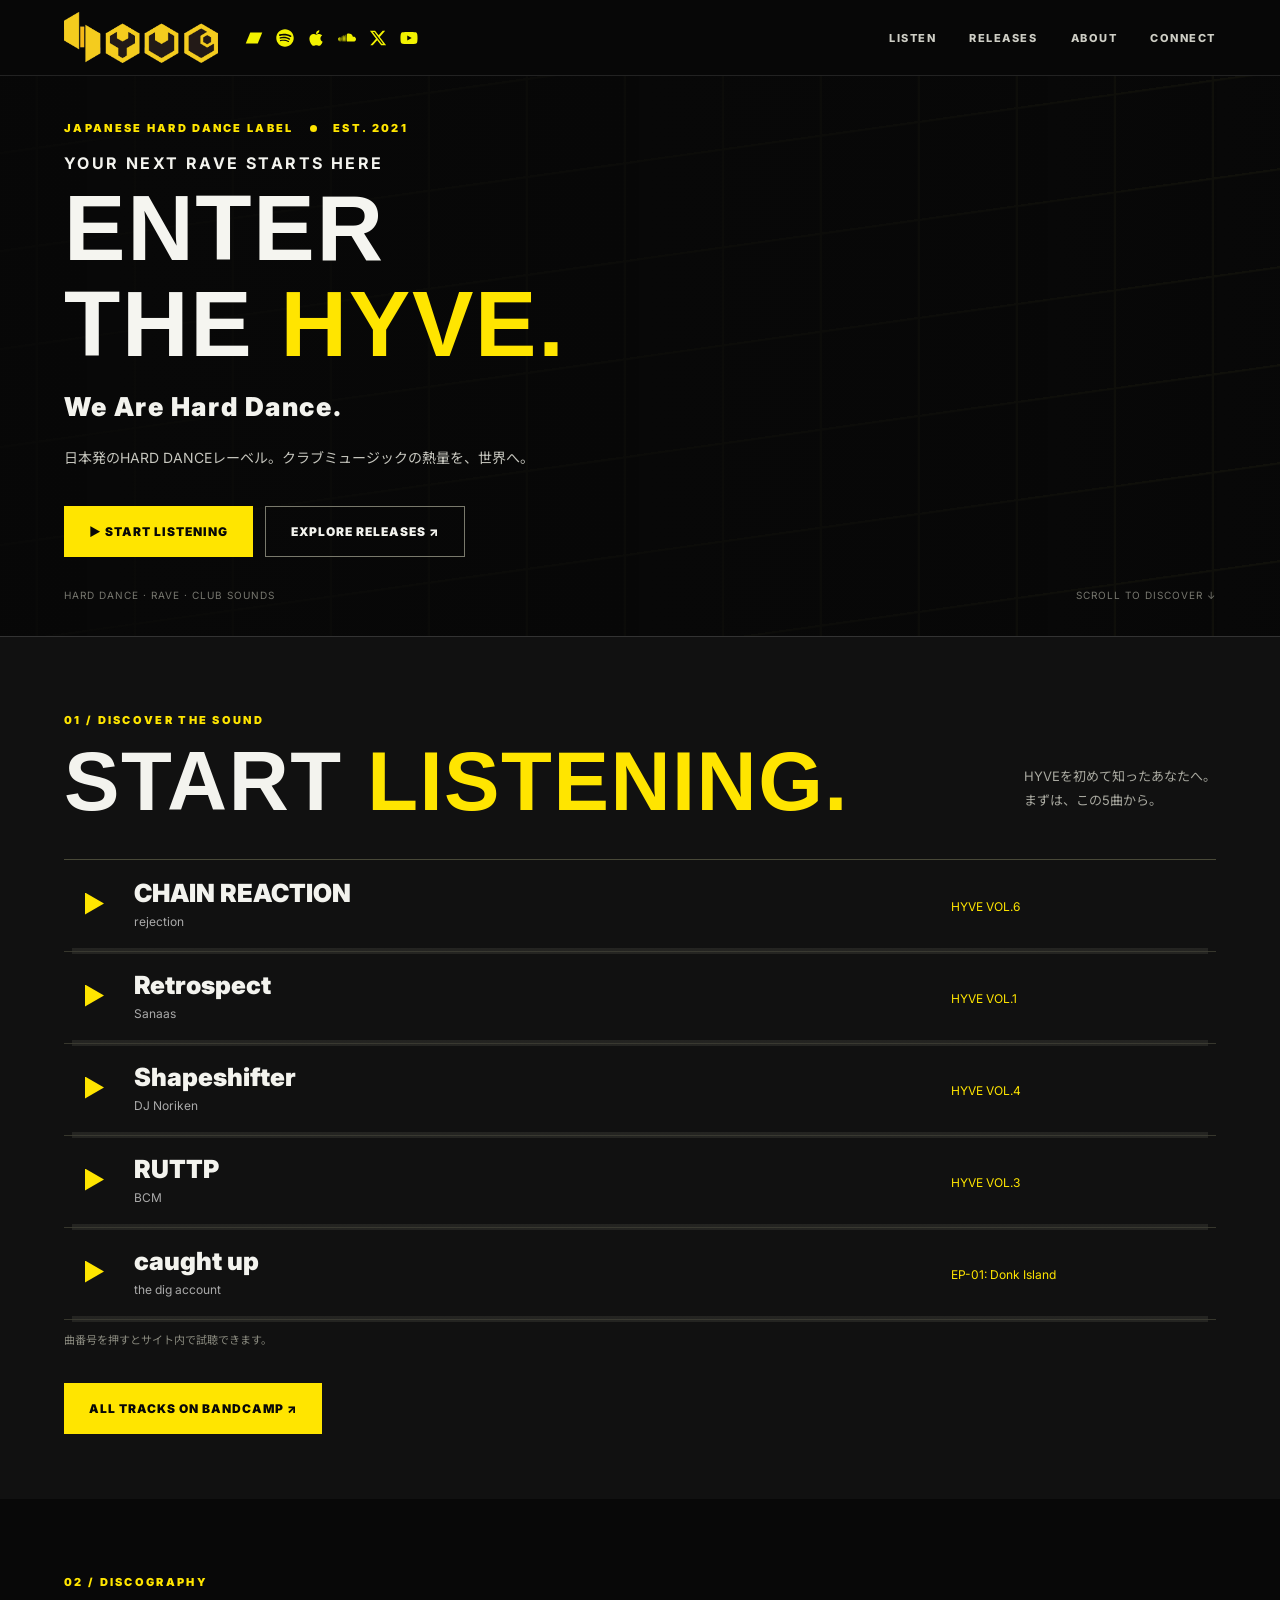
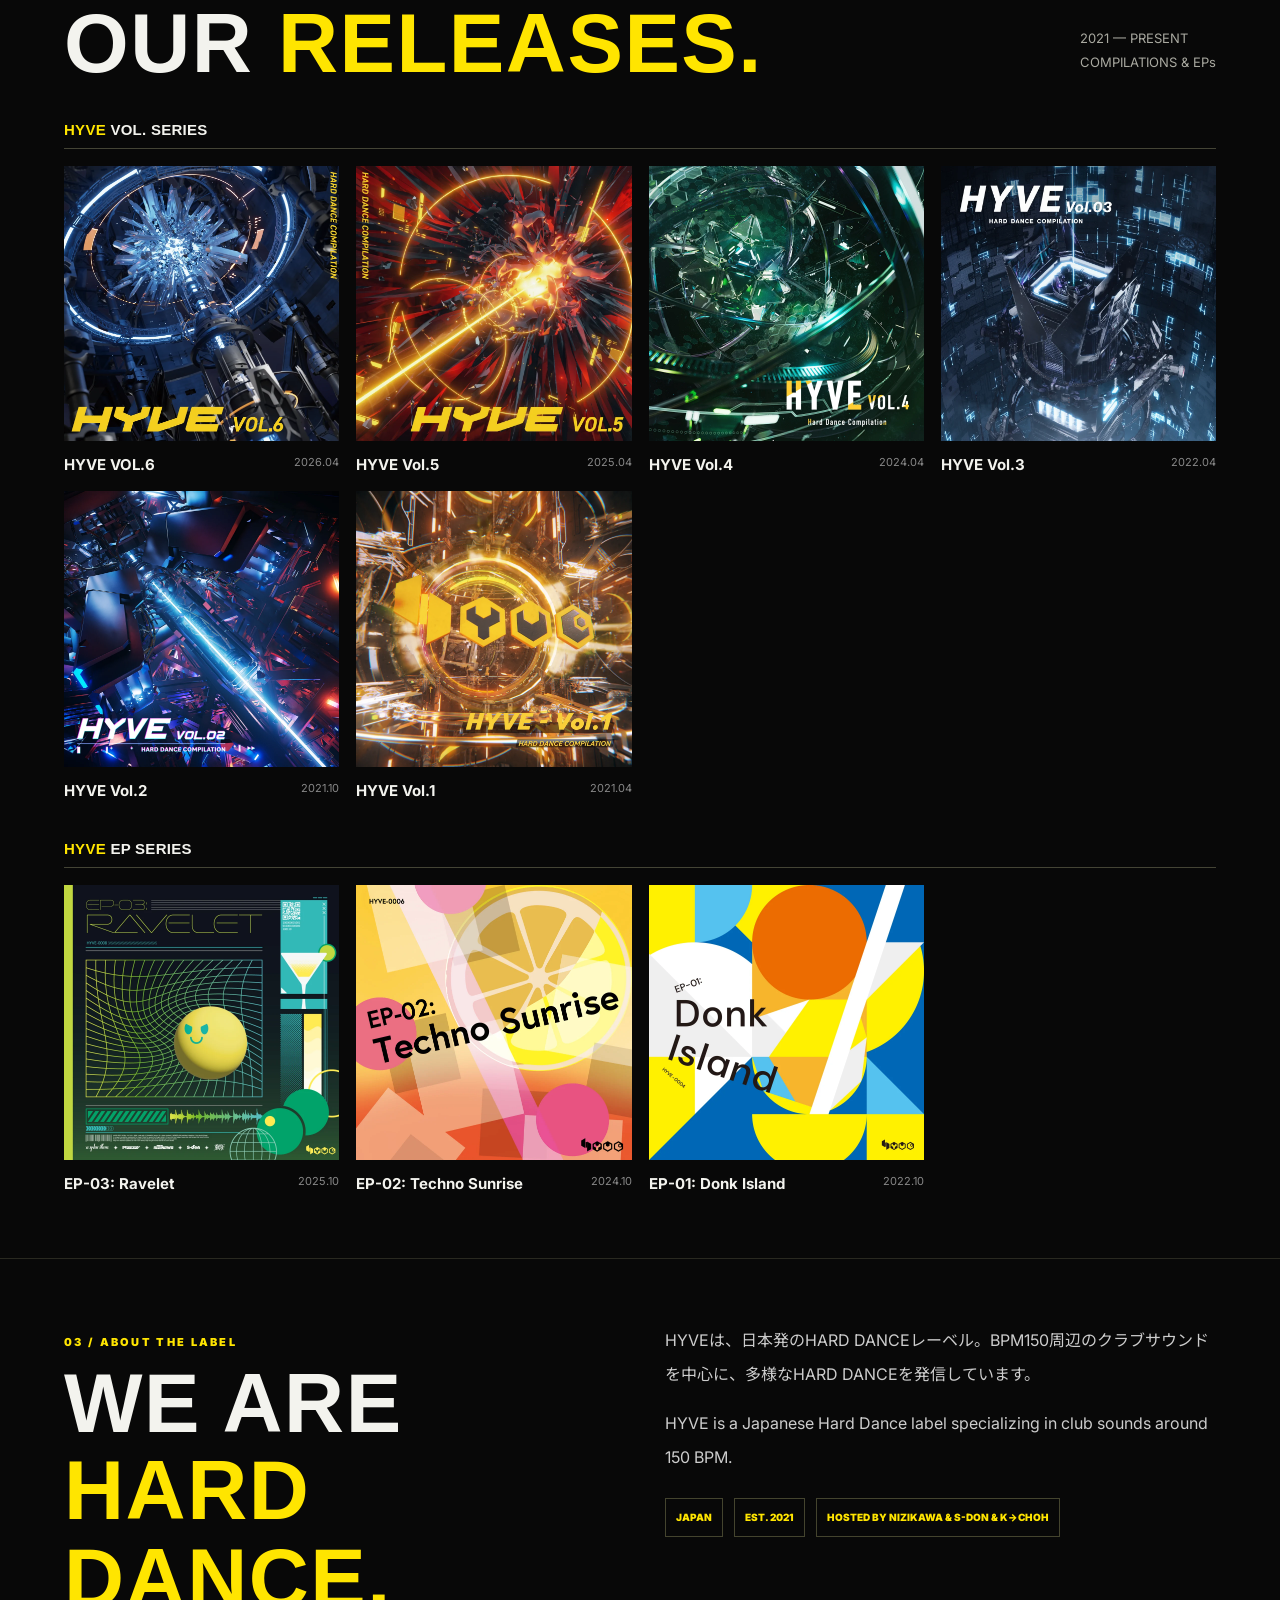
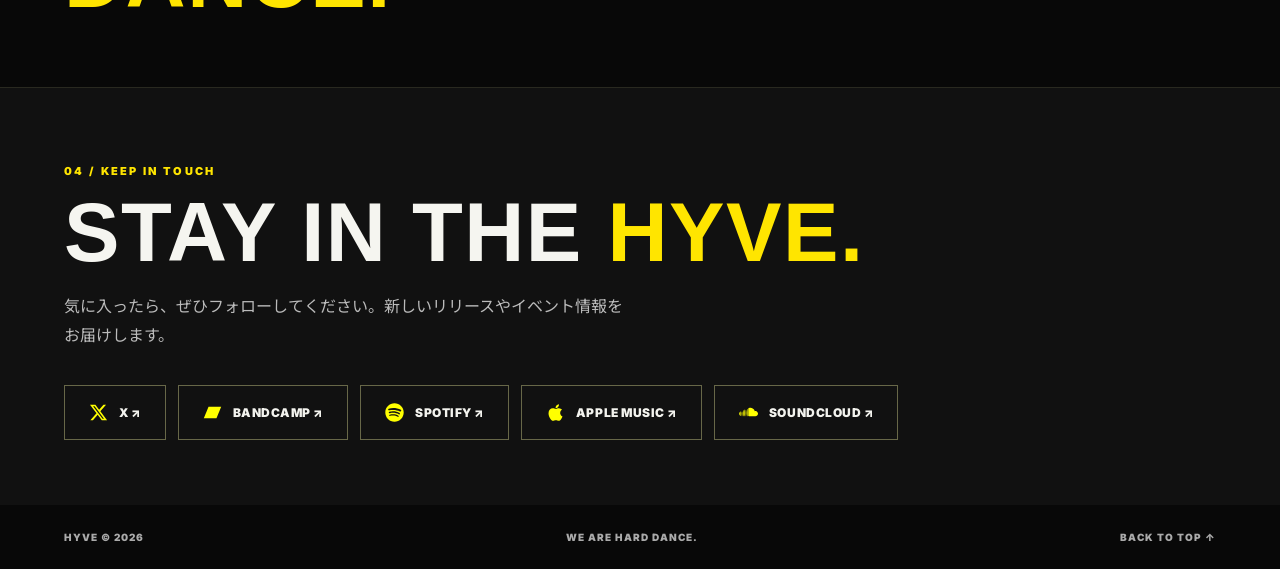
==== index.html @ f9c23fc8 "Add files via upload" ====
<!doctype html>
<html lang="ja">
<head>
  <meta charset="utf-8">
  <meta name="viewport" content="width=device-width, initial-scale=1">
  <meta name="theme-color" content="#080808">
  <meta name="description" content="HYVE — Japanese Hard Dance Label. We Are Hard Dance. Discover our music and releases.">
  <meta property="og:title" content="HYVE | We Are Hard Dance.">
  <meta property="og:description" content="ENTER THE HYVE. Japanese Hard Dance Label.">
  <meta property="og:type" content="website">
  <title>HYVE | We Are Hard Dance.</title>
  <link rel="stylesheet" href="css/style.css?v=hyve-albumlinks-cms-v1">
  <script src="js/main.js?v=hyve-albumlinks-cms-v1" defer></script>
</head>
<body>
  <header class="topbar">
    <a class="brand" href="#top" aria-label="HYVEトップ"><img src="assets/hyve-logo.png" alt="HYVE" width="170" height="58"></a>
    <div class="header-social" id="headerSocial" aria-label="音楽サービス・SNSリンク"></div><nav aria-label="サイト内メニュー"><a href="#listen">LISTEN</a><a href="#releases">RELEASES</a><a href="#about">ABOUT</a><a href="#connect">CONNECT</a></nav>
  </header>
  <main id="top">
    <section class="hero section-pad">
      <div class="hero-grid" aria-hidden="true"></div>
      <div class="eyebrow">JAPANESE HARD DANCE LABEL <span class="pulse"></span> EST. 2021</div>
      <p class="hero-label">YOUR NEXT RAVE STARTS HERE</p>
      <h1><span>ENTER</span><br>THE <em>HYVE.</em></h1>
      <p class="hero-sub">We Are Hard Dance.</p>
      <p class="hero-desc">日本発のHARD DANCEレーベル。<br>クラブミュージックの熱量を、世界へ。</p>
      <div class="hero-actions"><a class="btn primary" href="#listen">▶ START LISTENING</a><a class="btn secondary" href="#releases">EXPLORE RELEASES ↗</a></div>
      <div class="hero-floor">HARD DANCE · RAVE · CLUB SOUNDS <span>SCROLL TO DISCOVER ↓</span></div>
    </section>
    <section id="listen" class="section-pad section-surface">
      <div class="section-heading"><div><p class="kicker">01 / DISCOVER THE SOUND</p><h2>START <span>LISTENING.</span></h2></div><p>HYVEを初めて知ったあなたへ。<br>まずは、この5曲から。</p></div>
      <audio id="hyveAudio" preload="none" hidden aria-label="HYVE試聴プレーヤー"></audio>
      <p id="audioStatus" class="sr-only" role="status" aria-live="polite"></p>
      <div id="featured" class="track-list"><p class="loading">Loading tracks...</p></div>
      <p class="tiny-note">曲番号を押すとサイト内で試聴できます。</p>
      <div class="inline-actions"><a class="btn primary" data-setting="bandcamp" href="https://hyve-hard.bandcamp.com/" target="_blank" rel="noopener">ALL TRACKS ON BANDCAMP ↗</a></div>
    </section>
    <section id="releases" class="section-pad">
      <div class="section-heading"><div><p class="kicker">02 / DISCOGRAPHY</p><h2>OUR <span>RELEASES.</span></h2></div><p>2021 — PRESENT<br>COMPILATIONS & EPs</p></div>
      <div class="release-groups"><div class="release-group"><h3>HYVE <span>VOL. SERIES</span></h3><div id="volReleases" class="release-grid"><p class="loading">Loading releases...</p></div></div><div class="release-group"><h3>HYVE <span>EP SERIES</span></h3><div id="epReleases" class="release-grid"></div></div><div class="release-group" id="otherReleasesWrap" hidden><h3>OTHER <span>RELEASES</span></h3><div id="otherReleases" class="release-grid"></div></div></div>
    </section>
    <section id="about" class="section-pad section-about">
      <div><p class="kicker">03 / ABOUT THE LABEL</p><h2>WE ARE<br><span>HARD DANCE.</span></h2></div>
      <div class="about-copy"><p>HYVEは、日本発のHARD DANCEレーベル。BPM150周辺のクラブサウンドを中心に、多様なHARD DANCEを発信しています。</p><p lang="en">HYVE is a Japanese Hard Dance label specializing in club sounds around 150 BPM. Discover our releases and the artists behind the music.</p><div class="about-meta"><span>JAPAN</span><span>EST. 2021</span><span>HOSTED BY NIZIKAWA & S-DON & K→CHOH</span></div></div>
    </section>
    <section id="connect" class="section-pad section-surface connect-section"><p class="kicker">04 / KEEP IN TOUCH</p><h2>STAY IN THE <span>HYVE.</span></h2><p>気に入ったら、ぜひフォローしてください。新しいリリースやイベント情報をお届けします。</p><div class="links" id="streamingLinks" aria-label="音楽配信リンク"></div><p class="tiny-note" id="streamingLinkNote" hidden>未設定の配信先URLは、管理画面の「サイト基本設定」から登録すると表示されます。</p></section>
  </main>
  <footer><span>HYVE © 2026</span><span>WE ARE HARD DANCE.</span><a href="#top">BACK TO TOP ↑</a></footer>
</body>
</html>
---- css/style.css ----
@import url('https://fonts.googleapis.com/css2?family=Barlow+Condensed:wght@500;600;700;800;900&family=Inter:wght@400;500;600;700;800;900&family=Noto+Sans+JP:wght@400;500;700&display=swap');
:root{--yellow:#ffe500;--black:#080808;--surface:#111;--line:#313128;--muted:#a9a9a0}*{box-sizing:border-box}html{scroll-behavior:smooth}body{margin:0;background:var(--black);color:#f3f3ee;font-family:Arial,"Helvetica Neue","Noto Sans JP",sans-serif}a{color:inherit;text-decoration:none}button,a{ -webkit-tap-highlight-color:transparent}a:focus-visible{outline:2px solid var(--yellow);outline-offset:5px}.topbar{height:76px;display:flex;justify-content:space-between;align-items:center;padding:0 max(5vw,24px);border-bottom:1px solid #222;background:#080808f5;position:sticky;top:0;z-index:20;backdrop-filter:blur(12px)}.brand{display:flex;align-items:center;gap:8px;font-weight:1000;color:var(--yellow);font-size:23px;letter-spacing:-1px}.topbar nav{display:flex;gap:clamp(10px,2.6vw,40px)}.topbar nav a{font-size:11px;font-weight:800;letter-spacing:1.5px;color:#cecec5}.topbar nav a:hover{color:var(--yellow)}.section-pad{padding:104px max(5vw,24px)}.hero{min-height:490px;position:relative;overflow:hidden;display:flex;align-items:flex-start;flex-direction:column;justify-content:center;border-bottom:1px solid #333}.hero-grid{position:absolute;inset:0;pointer-events:none;background:linear-gradient(90deg,#080808f5 0%,#080808aa 70%,#08080844),repeating-linear-gradient(0deg,transparent 0 68px,#262614 69px 70px),repeating-linear-gradient(90deg,transparent 0 68px,#262614 69px 70px);transform:skewY(-8deg) scale(1.4);opacity:.55}.hero>*:not(.hero-grid){position:relative}.eyebrow,.kicker{color:var(--yellow);font-size:11px;font-weight:900;letter-spacing:2.3px}.pulse{display:inline-block;width:7px;height:7px;background:var(--yellow);border-radius:50%;margin:0 12px}.hero-label{margin:18px 0 8px;letter-spacing:3px;font-size:clamp(10px,1.4vw,16px);font-weight:700}.hero h1{font-family:Impact,"Arial Black",sans-serif;font-size:clamp(56px,9vw,126px);letter-spacing:-.045em;line-height:.88;margin:0;max-width:100%;font-weight:1000}.hero h1 em{font-style:normal;color:var(--yellow)}.hero-sub{font-size:clamp(18px,2.3vw,26px);font-weight:900;letter-spacing:.06em;margin:18px 0 8px}.hero-desc{font-size:14px;color:#c6c6be;line-height:2}.hero-actions,.inline-actions{display:flex;flex-wrap:wrap;gap:12px;margin-top:32px}.btn{min-height:51px;display:inline-flex;align-items:center;justify-content:center;padding:14px 25px;font-size:12px;font-weight:900;letter-spacing:1px}.btn.primary{background:var(--yellow);color:#080808}.btn.secondary{border:1px solid #79796c;color:#f2f2ed}.btn:hover{transform:translateY(-2px)}.hero-floor{margin-top:32px;width:100%;display:flex;justify-content:space-between;gap:10px;color:#77776f;font-size:10px;letter-spacing:1px}.section-surface{background:var(--surface)}.section-heading{display:flex;align-items:end;justify-content:space-between;gap:20px;margin-bottom:34px}.section-heading p:last-child{color:var(--muted);font-size:13px;line-height:1.8}.section-heading h2,.section-about h2,.connect-section h2{font-family:Impact,"Arial Black",sans-serif;letter-spacing:.015em;font-size:clamp(42px,6.5vw,96px);line-height:1.05;margin:11px 0 0}.section-heading h2 span,.section-about h2 span,.connect-section h2 span{color:var(--yellow)}.track-list{border-top:1px solid #494938}.track{border-bottom:1px solid #37372d;display:grid;grid-template-columns:55px minmax(0,1fr) minmax(90px,.5fr) 110px;align-items:center;gap:16px;padding:18px 8px}.track-number{color:var(--yellow);font-weight:900;font-size:16px}.track-title{font-size:clamp(16px,2vw,25px);font-weight:900}.track-artist,.track-release{color:#aaa;font-size:12px;margin-top:6px}.track-action{border:1px solid var(--yellow);color:var(--yellow);padding:12px;text-align:center;font-size:11px;font-weight:900}.track-action:hover{background:var(--yellow);color:#000}.tiny-note{font-size:11px;color:#89897e;line-height:1.8}.release-grid{display:grid;grid-template-columns:repeat(3,minmax(0,1fr));gap:24px}.release-card{display:block;min-width:0}.release-cover{aspect-ratio:1;position:relative;display:flex;flex-direction:column;justify-content:space-between;overflow:hidden;background:linear-gradient(135deg,#242419,#090909 62%,#343419)}.release-cover:before{content:"";position:absolute;inset:-35%;border:1px solid #ffe50030;transform:rotate(28deg)}.release-cover:after{content:"";position:absolute;width:85%;aspect-ratio:1;border:28px solid #ffe50013;border-radius:48%;top:10%;right:-22%;transform:rotate(-22deg)}.release-cover img{width:100%;height:100%;object-fit:cover;position:absolute;inset:0;z-index:1}.cover-label{position:relative;z-index:2;font-size:10px;letter-spacing:2px;color:var(--yellow);font-weight:900;padding:22px}.cover-title{position:relative;z-index:2;font-family:Impact,"Arial Black",sans-serif;color:var(--yellow);font-size:clamp(32px,5vw,67px);overflow-wrap:anywhere;line-height:.98;padding:22px}.release-info{display:flex;justify-content:space-between;gap:10px;margin-top:14px}.release-info strong{font-size:15px}.release-info span{color:#888;font-size:11px}.release-card:hover .release-cover{outline:2px solid var(--yellow)}.section-about{display:grid;grid-template-columns:1fr 1fr;gap:50px;border-top:1px solid #292920;border-bottom:1px solid #292920}.about-copy{font-size:16px;line-height:2.1;color:#ccc}.about-copy p{margin-top:0}.about-meta{display:flex;flex-wrap:wrap;gap:11px;margin-top:24px}.about-meta span{padding:8px 10px;border:1px solid #44442e;color:var(--yellow);font-size:10px;font-weight:900}.connect-section>p:not(.kicker){max-width:560px;color:#bbb;line-height:1.8}.links{display:flex;flex-wrap:wrap;gap:12px;margin-top:35px}.links a{padding:17px 24px;border:1px solid #676748;font-size:12px;font-weight:900}.links a:hover{background:var(--yellow);color:#000}footer{padding:26px max(5vw,24px);display:flex;justify-content:space-between;gap:16px;flex-wrap:wrap;font-size:10px;font-weight:900;color:#aaa;letter-spacing:1px}.loading{color:#aaa}@media(max-width:740px){.topbar{height:62px;padding:0 18px}.topbar nav{gap:10px}.topbar nav a{font-size:9px;letter-spacing:.3px}.topbar nav a:last-child{display:none}.brand{font-size:19px}.section-pad{padding:78px 20px}.hero{min-height:420px}.hero-label{margin-top:12px}.hero h1{font-size:clamp(48px,12vw,76px)}.hero-floor{font-size:8px}.section-heading{display:block}.section-heading p:last-child{margin:20px 0}.track{grid-template-columns:28px 1fr 82px;gap:8px}.track-release{display:none}.track-action{padding:11px 6px;font-size:9px}.release-grid{grid-template-columns:repeat(2,minmax(0,1fr));gap:18px}.cover-label{padding:12px}.cover-title{padding:12px;font-size:clamp(27px,7vw,54px)}.release-info{display:block}.release-info strong{display:block}.release-info span{display:block;margin-top:6px}.section-about{grid-template-columns:1fr;gap:20px}.hero-actions{flex-direction:column;align-items:stretch;min-width:min(300px,100%)}.hero-floor span{display:none}}@media(prefers-reduced-motion:reduce){html{scroll-behavior:auto}.btn:hover{transform:none}}

/* Compact hero: keep the opening section closer to s-don.com in scale. */
.hero.section-pad{padding-top:60px;padding-bottom:46px}
.hero-actions{margin-top:20px}
@media(max-width:740px){.hero.section-pad{padding-top:46px;padding-bottom:35px}.hero-desc{font-size:12px;line-height:1.8}.hero-floor{margin-top:26px}}

/* Official compact presentation, optimized for cover-first browsing */
.hero h1.hero-single-line{font-size:clamp(36px,6vw,76px);line-height:1.03}
.hero{min-height:330px}.hero.section-pad{padding-top:45px;padding-bottom:35px}
.section-pad{padding-top:65px;padding-bottom:65px}.release-grid{grid-template-columns:repeat(4,minmax(0,1fr));gap:17px}
.release-cover img~.cover-label,.release-cover img~.cover-title{display:none}
@media(max-width:740px){.hero{min-height:300px}.hero h1.hero-single-line{font-size:clamp(30px,8vw,50px)}.section-pad{padding-top:49px;padding-bottom:49px}.release-grid{grid-template-columns:repeat(2,minmax(0,1fr));gap:12px}}

/* HYVE 2026: stable designed hero + official title logo */
.topbar{gap:clamp(10px,2.2vw,30px)}
.brand{flex:0 0 auto;line-height:0}
.brand img{display:block;width:clamp(104px,12vw,160px);height:auto;max-height:52px;object-fit:contain}
.topbar nav{margin-left:auto}
.header-social{display:flex;align-items:center;gap:8px;flex-shrink:0}
.header-social a{width:27px;height:27px;border:1px solid #77775e;border-radius:50%;display:flex;align-items:center;justify-content:center;color:var(--yellow);font-size:13px;font-weight:900;line-height:1}
.header-social a:hover{background:var(--yellow);color:#080808}
.hero h1{font-size:clamp(45px,7.4vw,104px);line-height:.92}

.release-groups{display:grid;gap:40px}
.release-group h3{font-size:15px;font-weight:900;letter-spacing:1.4px;color:var(--yellow);margin:0 0 17px;padding-bottom:10px;border-bottom:1px solid #444435}
.release-group h3 span{color:#f3f3ee}
.release-group[hidden]{display:none}
@media(max-width:900px){.topbar nav{gap:10px}.topbar nav a{font-size:10px;letter-spacing:.4px}}
@media(max-width:740px){.topbar{height:64px;gap:10px}.brand img{width:100px;max-height:43px}.topbar nav{gap:9px}.topbar nav a{font-size:9px}.topbar nav a:nth-child(3){display:none}.header-social{gap:4px}.header-social a{width:24px;height:24px;font-size:11px}.hero h1{font-size:clamp(42px,10vw,70px)}.release-groups{gap:28px}}
@media(max-width:390px){.topbar nav a:nth-child(2){display:none}.brand img{width:88px}}

/* 2026-10-18 refined editorial typography + hierarchy */
body{font-family:Inter,'Noto Sans JP','Helvetica Neue',Arial,sans-serif;font-feature-settings:'kern' 1}
.hero h1,.section-heading h2,.section-about h2,.connect-section h2,.release-group h3{font-family:'Barlow Condensed',Impact,'Arial Narrow',sans-serif;font-weight:900;font-stretch:condensed}
.hero h1{color:#f5f5f0;letter-spacing:.008em;line-height:1.01;font-size:clamp(43px,7.2vw,102px);overflow-wrap:normal}
.hero h1 span{color:#f5f5f0}.hero h1 em{color:var(--yellow);font-style:normal}
.hero-label{letter-spacing:.15em}
.connect-section h2{color:#f5f5f0;letter-spacing:.018em}
.connect-section h2 span{color:var(--yellow)}
.topbar{justify-content:flex-start;gap:0}
.brand{margin-right:clamp(14px,2vw,27px)}
.header-social{order:1;gap:9px;margin-right:auto;flex-shrink:1;min-width:0}
.topbar nav{order:2;margin-left:auto}
.header-social a{width:22px;height:22px;padding:2px;border:0;border-radius:0;color:var(--yellow);background:transparent;opacity:.95}
.header-social a:hover{background:transparent;color:#fff;opacity:1;transform:translateY(-1px)}
.header-social a svg{width:100%;height:100%;display:block;fill:currentColor}
.header-social a img{width:100%;height:100%;display:block;filter:brightness(0) saturate(100%) invert(87%) sepia(77%) saturate(2682%) hue-rotate(357deg) brightness(106%) contrast(102%)}
.links a{display:inline-flex;align-items:center;gap:11px;letter-spacing:.045em}
.links svg{width:19px;height:19px;fill:currentColor;flex:none}
.links a:hover svg{fill:currentColor}
.links a[aria-disabled='true']{opacity:.45;cursor:not-allowed}
@media(max-width:900px){.topbar nav a{font-size:9px}.header-social{gap:7px}.header-social a{width:20px;height:20px}}
@media(max-width:740px){.topbar{flex-wrap:wrap;height:auto;min-height:62px;padding-top:8px;padding-bottom:8px;row-gap:6px}.brand{margin-right:12px}.brand img{width:91px}.header-social{gap:7px}.header-social a{width:19px;height:19px}.topbar nav{width:100%;order:3;justify-content:flex-start;gap:20px}.topbar nav a:nth-child(3){display:inline}.hero h1{font-size:clamp(42px,10vw,69px);letter-spacing:.003em}}
@media(max-width:390px){.topbar nav a:nth-child(2){display:inline}.header-social{gap:6px}.header-social a{width:18px;height:18px}}

/* FINAL VERIFIED RULES: HYVE alone uses the brand yellow. */
.hero h1, .hero h1 span, .hero h1.hero-single-line {color:#f5f5f0;}
.hero h1 em, .hero h1.hero-single-line em {color:#ffe500; font-style:normal;}
.hero h1 {letter-spacing:.018em;line-height:1.04;}
.connect-section h2 {color:#f5f5f0;letter-spacing:.025em;}
.connect-section h2 span {color:#ffe500;}
/* Monochrome icons directly beside the HYVE logo. */
.topbar {justify-content:flex-start;}
.brand {margin-right:clamp(12px,2vw,25px);}
.header-social {order:1;gap:9px;margin-right:auto;align-items:center;}
.topbar nav {order:2;margin-left:auto;}
.header-social a {border:0;border-radius:0;background:none;color:#ffe500;}
.header-social a img,.links a img {display:block;width:100%;height:100%;filter:brightness(0) saturate(100%) invert(85%) sepia(97%) saturate(1164%) hue-rotate(359deg) brightness(103%) contrast(107%);}
.links a img {width:19px;height:19px;flex:0 0 19px;}
@media(max-width:740px){.hero h1{letter-spacing:.012em}.header-social{margin-right:auto;}}

/* Compact embedded playlist, consistent with existing dark/yellow HYVE styling */
.embedded-player{max-width:900px;margin:0 0 34px;border:1px solid #3d3d2c;background:#080808;padding:16px}
.player-heading{display:flex;align-items:center;justify-content:space-between;gap:16px;margin:0 0 12px;font-size:12px;letter-spacing:.08em}
.player-heading strong{color:#ffe500}
.player-heading a{font-size:10px;font-weight:800;color:#ddd;text-decoration:underline;text-underline-offset:3px}
.embedded-player iframe{width:100%;aspect-ratio:16/9;display:block;border:0;background:#000}
@media(max-width:740px){.embedded-player{padding:10px;margin-bottom:24px}.player-heading{font-size:11px}}

/* Native HTML5 audio player; compact, no third-party iframe. */
.native-player{max-width:900px;margin:0 0 28px;border:1px solid #494932;background:#0a0a0a;padding:22px}
.native-player .player-heading{color:#ffe500}.native-player .player-heading span{color:#aaa;font-size:10px}
.now-playing{display:flex;flex-wrap:wrap;align-items:baseline;gap:7px 15px;margin:18px 0}
.now-playing strong{font-size:clamp(17px,2.5vw,27px);font-family:Impact,'Arial Black',sans-serif;letter-spacing:.025em}
.now-playing>span:last-child{color:#aaa;font-size:12px}
.playing-tag{color:#ffe500;font-size:10px;font-weight:800;letter-spacing:.1em}
.native-player audio{display:block;width:100%;height:48px;accent-color:#ffe500;color-scheme:dark}
.native-player .tiny-note{margin-bottom:0}
.track-action.playable{background:#ffe500;color:#080808;cursor:pointer;border-radius:0}
/* Restore the agreed original heavy headline font, keeping the white/yellow distinction. */
.hero h1,.section-heading h2,.section-about h2,.connect-section h2,.release-group h3,.cover-title{font-family:Impact,'Arial Black',sans-serif!important;font-weight:900;letter-spacing:.018em}
.hero h1,.hero h1 span{color:#f5f5f0}.hero h1 em{color:#ffe500}.connect-section h2{color:#f5f5f0}.connect-section h2 span{color:#ffe500}
@media(max-width:740px){.native-player{padding:14px}.now-playing{gap:5px 12px}}


/* Inline track player: track divider is the seek bar. */
#hyveAudio{display:none}
.track{position:relative;padding-bottom:22px}
.track-progress{
  appearance:none;-webkit-appearance:none;
  position:absolute;left:0;bottom:-3px;width:100%;height:6px;
  margin:0;border:0;border-radius:0;cursor:pointer;
  background:linear-gradient(to right,var(--yellow) 0,var(--yellow) var(--progress,0%),#3b3b35 var(--progress,0%),#3b3b35 100%);
  opacity:.45;transition:opacity .15s;z-index:2;
}
.track-progress:disabled{cursor:default}
.track-progress::-webkit-slider-thumb{
  -webkit-appearance:none;width:10px;height:10px;border:0;border-radius:50%;background:var(--yellow);opacity:0
}
.track-progress::-moz-range-thumb{width:10px;height:10px;border:0;border-radius:50%;background:var(--yellow);opacity:0}
.track.is-active .track-progress,.track:hover .track-progress{opacity:1}
.track.is-active .track-progress::-webkit-slider-thumb,.track:hover .track-progress::-webkit-slider-thumb{opacity:1}
.track.is-active .track-progress::-moz-range-thumb,.track:hover .track-progress::-moz-range-thumb{opacity:1}
.track-action.inline-play{width:43px;height:43px;padding:0;border:1px solid var(--yellow);background:transparent;color:var(--yellow);font-size:15px;cursor:pointer;justify-self:end}
.track-action.inline-play:hover,.track.is-playing .track-action.inline-play{background:var(--yellow);color:#080808}
.track-progress:focus-visible,.inline-play:focus-visible{outline:2px solid white;outline-offset:4px}
@media(max-width:740px){.track{padding-bottom:18px}.track-action.inline-play{width:38px;height:38px}}

/* Left-side track-number controls (2026-10-18) */
.track{grid-template-columns:48px minmax(0,1fr) minmax(90px,.32fr);column-gap:14px}
.track-number-play,.track-number-link{
  border:0;background:none;color:var(--yellow);font:900 16px/1 Arial,sans-serif;
  min-width:42px;min-height:42px;padding:0;display:flex;align-items:center;justify-content:center;
  cursor:pointer;text-align:center;text-decoration:none;letter-spacing:.03em;
}
.track-number-play:hover,.track-number-play:focus-visible,.track-number-link:hover,.track-number-link:focus-visible{color:#fff}
.track-number-play:not([aria-pressed="true"]):hover{font-size:0}
.track-number-play:not([aria-pressed="true"]):hover::before{content:"▶";font-size:16px}
.track-number-link:hover{font-size:0}
.track-number-link:hover::before{content:"↗";font-size:20px}
.track-number-play:focus-visible,.track-number-link:focus-visible{outline:2px solid var(--yellow);outline-offset:2px}
.track>.track-progress{grid-column:1/-1}
@media(max-width:740px){.track{grid-template-columns:42px minmax(0,1fr);gap:8px}.track-release{display:none}}

/* HYVE inline playback: permanent play symbol and linked release names */
.track-number-play:not([aria-pressed="true"]):hover,
.track-number-link:hover {font-size:16px}
.track-number-play:not([aria-pressed="true"]):hover::before,
.track-number-link:hover::before {content:none}
.track-number-play,.track-number-link{
  font-family:Arial,sans-serif;
  color:var(--yellow);
  font-size:17px;
  transition:color .16s ease;
}
.track-number-play[aria-pressed="true"] {color:var(--yellow)}
.track-release-link{display:inline-block;width:fit-content;text-decoration:none;line-height:1.5}
.track-release-link:hover,.track-release-link:focus-visible{color:var(--yellow);text-decoration:underline;text-underline-offset:3px}
@media(max-width:740px){
  .track{grid-template-columns:42px minmax(0,1fr);gap:8px}
  .track-release-link{display:block;grid-column:2;grid-row:2;margin-top:-6px;font-size:11px}
  .track>.track-progress{grid-column:1/-1}
}

/* Minimal HYVE playback controls: glyphs only, no framing. */
.track-number-play,
.track-number-link,
.track-number-play:hover,
.track-number-link:hover,
.track.is-playing .track-number-play {
  appearance: none;
  -webkit-appearance: none;
  border: 0 !important;
  outline: none;
  border-radius: 0 !important;
  box-shadow: none !important;
  background: transparent !important;
  padding: 0;
  color: var(--yellow);
  font: 700 18px/1 Arial,sans-serif;
  min-width: 40px;
  min-height: 40px;
  display: inline-flex;
  align-items: center;
  justify-content: center;
  cursor: pointer;
}
.track-number-play::before,
.track-number-link::before,
.track-number-play:hover::before,
.track-number-link:hover::before { content: none !important; }
.track-number-play:focus-visible,
.track-number-link:focus-visible { outline: 1px dashed var(--yellow) !important; outline-offset: 3px; }

/* Flat icon-only player (no glyph-enclosing circle or button frame). */
.track-number-play, .track-number-link,
.track-number-play:hover, .track-number-link:hover,
.track.is-playing .track-number-play {
  border: none !important;
  border-radius: 0 !important;
  background: transparent !important;
  box-shadow: none !important;
  color: var(--yellow) !important;
  font-size: 0 !important; /* Hide platform-dependent circled play glyph */
  width: 44px;
  min-width: 44px;
  height: 44px;
  min-height: 44px;
  padding: 0;
  position: relative;
  display: inline-flex;
  align-items: center;
  justify-content: center;
}
.track-number-play::before, .track-number-link::before,
.track-number-play:hover::before, .track-number-link:hover::before {
  content: "" !important;
  display: block;
  width: 20px;
  height: 22px;
  background: var(--yellow);
  clip-path: polygon(5% 0, 100% 50%, 5% 100%);
  font-size: 0;
}
.track-number-play[aria-pressed="true"]::before,
.track-number-play[aria-pressed="true"]:hover::before {
  width: 20px;
  height: 22px;
  clip-path: polygon(0 0, 36% 0, 36% 100%, 0 100%, 0 0, 64% 0, 100% 0, 100% 100%, 64% 100%, 64% 0);
}
.track-number-play:focus-visible, .track-number-link:focus-visible {
  outline: 1px dashed var(--yellow) !important;
  outline-offset: 0;
}

/* Linked album title beside each track */
a.track-release-link {cursor:pointer;pointer-events:auto;color:var(--yellow);text-decoration:underline;text-decoration-color:transparent;text-underline-offset:4px;transition:text-decoration-color .15s,color .15s}
a.track-release-link:hover,a.track-release-link:focus-visible{text-decoration-color:currentColor;color:#fff}
span.track-release-link{color:#999;cursor:default}
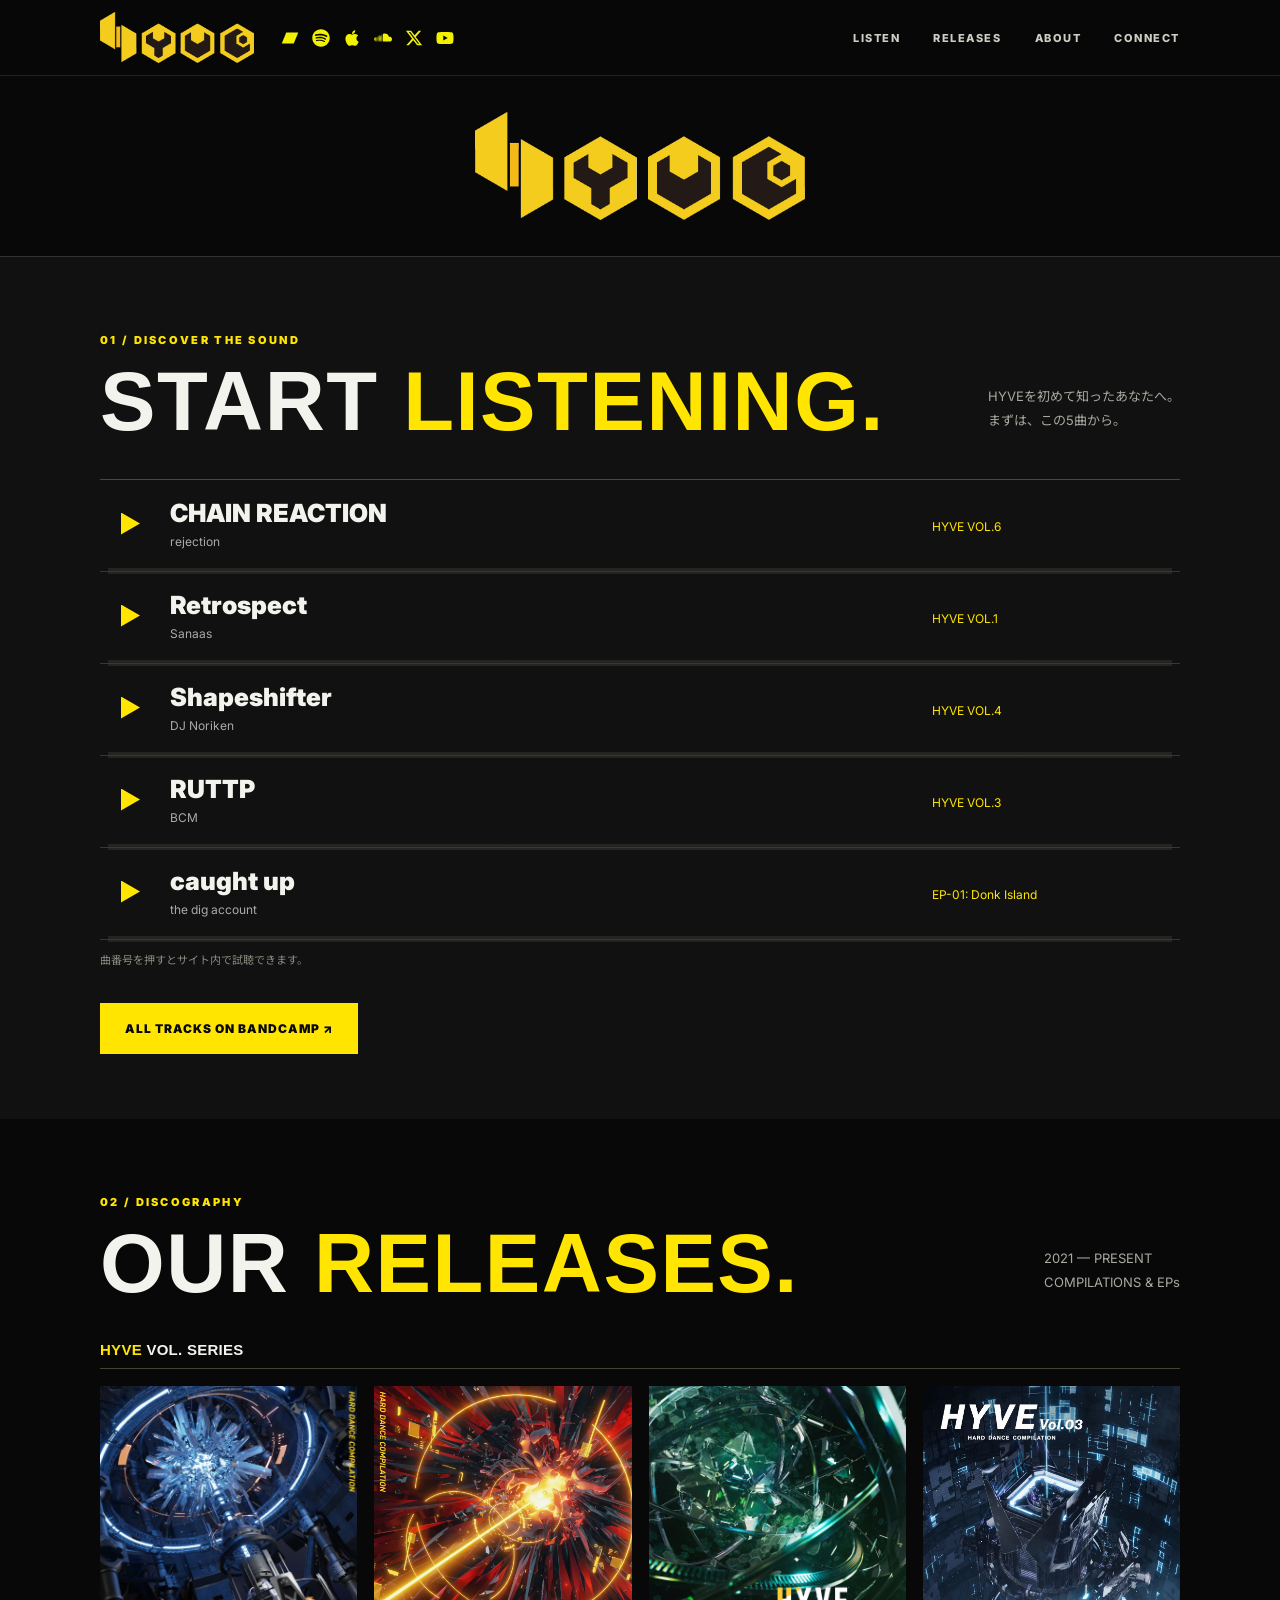
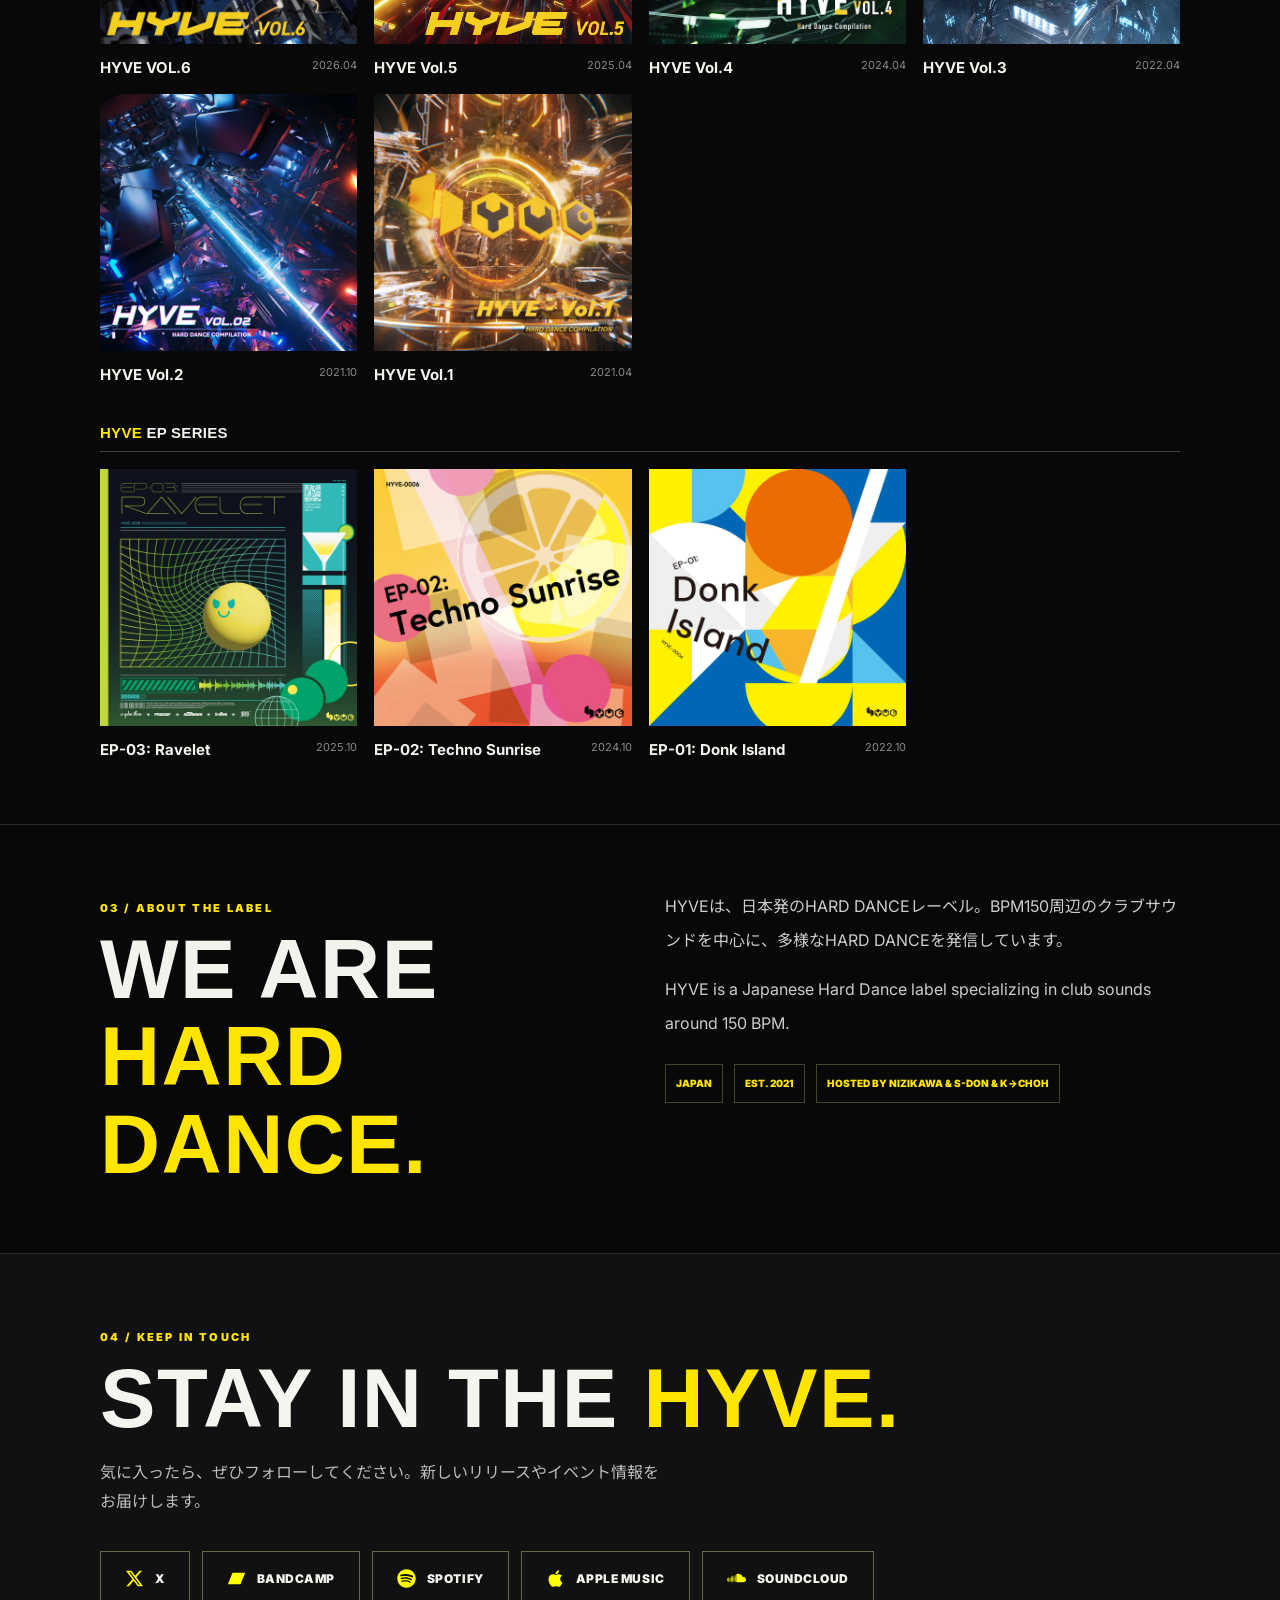
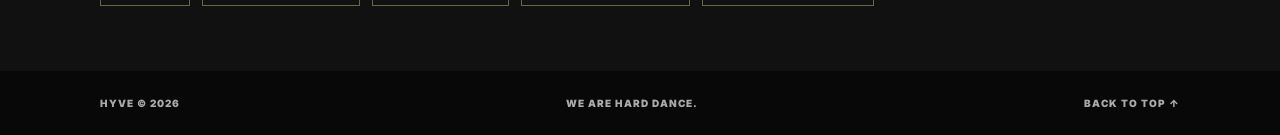
==== commit 1dec4b3f: "Add files via upload" ====
--- a/index.html
+++ b/index.html
@@ -9,8 +9,8 @@
   <meta property="og:description" content="ENTER THE HYVE. Japanese Hard Dance Label.">
   <meta property="og:type" content="website">
   <title>HYVE | We Are Hard Dance.</title>
-  <link rel="stylesheet" href="css/style.css?v=hyve-albumlinks-cms-v1">
-  <script src="js/main.js?v=hyve-albumlinks-cms-v1" defer></script>
+  <link rel="stylesheet" href="css/style.css?v=hyve-compact-logo-20261019">
+  <script src="js/main.js?v=hyve-compact-logo-20261019" defer></script>
 </head>
 <body>
   <header class="topbar">
@@ -18,15 +18,8 @@
     <div class="header-social" id="headerSocial" aria-label="音楽サービス・SNSリンク"></div><nav aria-label="サイト内メニュー"><a href="#listen">LISTEN</a><a href="#releases">RELEASES</a><a href="#about">ABOUT</a><a href="#connect">CONNECT</a></nav>
   </header>
   <main id="top">
-    <section class="hero section-pad">
-      <div class="hero-grid" aria-hidden="true"></div>
-      <div class="eyebrow">JAPANESE HARD DANCE LABEL <span class="pulse"></span> EST. 2021</div>
-      <p class="hero-label">YOUR NEXT RAVE STARTS HERE</p>
-      <h1><span>ENTER</span><br>THE <em>HYVE.</em></h1>
-      <p class="hero-sub">We Are Hard Dance.</p>
-      <p class="hero-desc">日本発のHARD DANCEレーベル。<br>クラブミュージックの熱量を、世界へ。</p>
-      <div class="hero-actions"><a class="btn primary" href="#listen">▶ START LISTENING</a><a class="btn secondary" href="#releases">EXPLORE RELEASES ↗</a></div>
-      <div class="hero-floor">HARD DANCE · RAVE · CLUB SOUNDS <span>SCROLL TO DISCOVER ↓</span></div>
+    <section class="hero hero-logo-only section-pad" aria-label="HYVE">
+      <img class="hero-main-logo" src="assets/hyve-logo.png" alt="HYVE" width="620" height="210">
     </section>
     <section id="listen" class="section-pad section-surface">
       <div class="section-heading"><div><p class="kicker">01 / DISCOVER THE SOUND</p><h2>START <span>LISTENING.</span></h2></div><p>HYVEを初めて知ったあなたへ。<br>まずは、この5曲から。</p></div>
--- a/css/style.css
+++ b/css/style.css
@@ -229,3 +229,18 @@
 a.track-release-link {cursor:pointer;pointer-events:auto;color:var(--yellow);text-decoration:underline;text-decoration-color:transparent;text-underline-offset:4px;transition:text-decoration-color .15s,color .15s}
 a.track-release-link:hover,a.track-release-link:focus-visible{text-decoration-color:currentColor;color:#fff}
 span.track-release-link{color:#999;cursor:default}
+
+/* 2026-10-19: compact, logo-only opening and readable content width. */
+.hero.hero-logo-only{min-height:0 !important;height:auto !important;padding-top:36px !important;padding-bottom:36px !important;display:flex;justify-content:center;align-items:center;background:var(--black);}
+.hero.hero-logo-only .hero-main-logo{display:block;position:relative;width:min(100%,330px);height:auto;max-height:140px;object-fit:contain;}
+/* Side margins also apply to navigation and footer. Full-width section backgrounds remain intact. */
+.section-pad{padding-left:max(28px,calc((100vw - 1080px)/2)) !important;padding-right:max(28px,calc((100vw - 1080px)/2)) !important;}
+.topbar,footer{padding-left:max(28px,calc((100vw - 1080px)/2)) !important;padding-right:max(28px,calc((100vw - 1080px)/2)) !important;}
+#listen{scroll-margin-top:75px;}
+@media (max-width:740px){
+ .hero.hero-logo-only{padding-top:24px !important;padding-bottom:24px !important;}
+ .hero.hero-logo-only .hero-main-logo{width:min(72%,230px);max-height:110px;}
+ .section-pad{padding-left:22px !important;padding-right:22px !important;}
+ .topbar,footer{padding-left:16px !important;padding-right:16px !important;}
+ #listen{scroll-margin-top:65px;}
+}
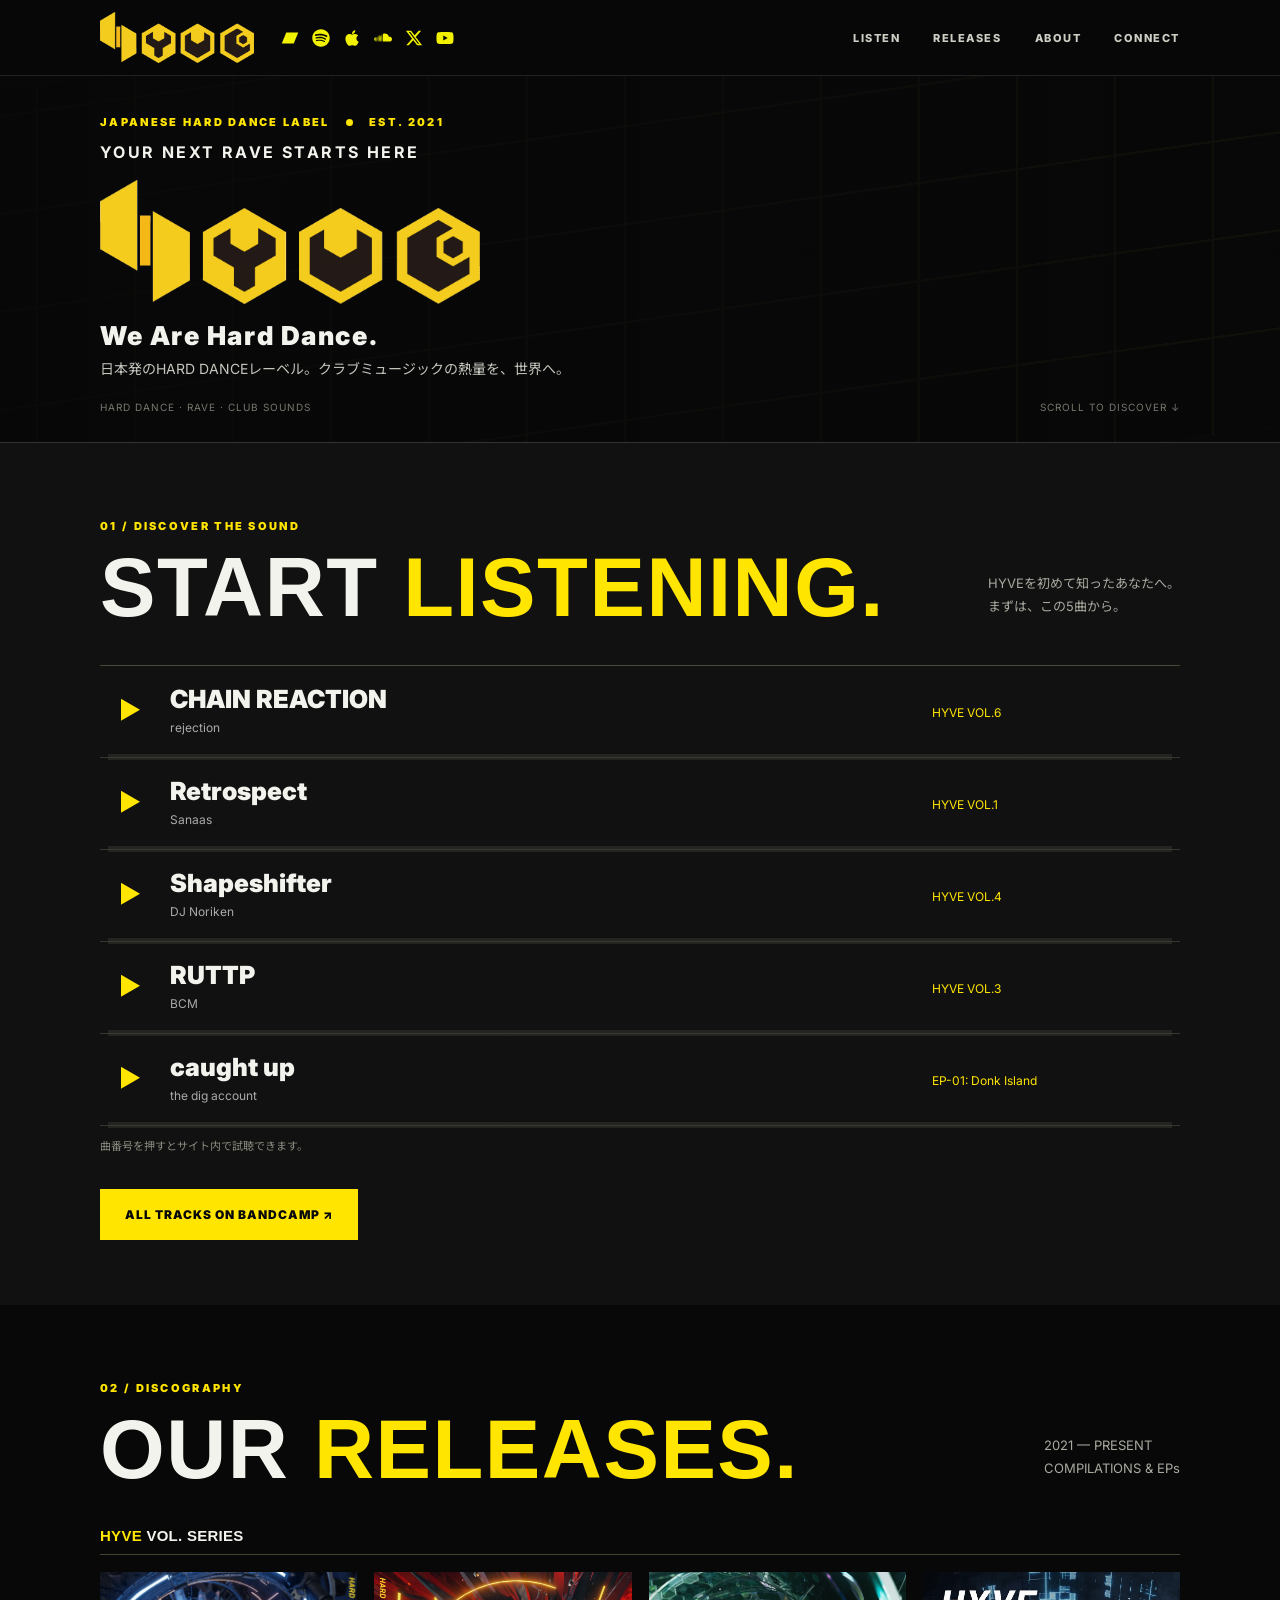
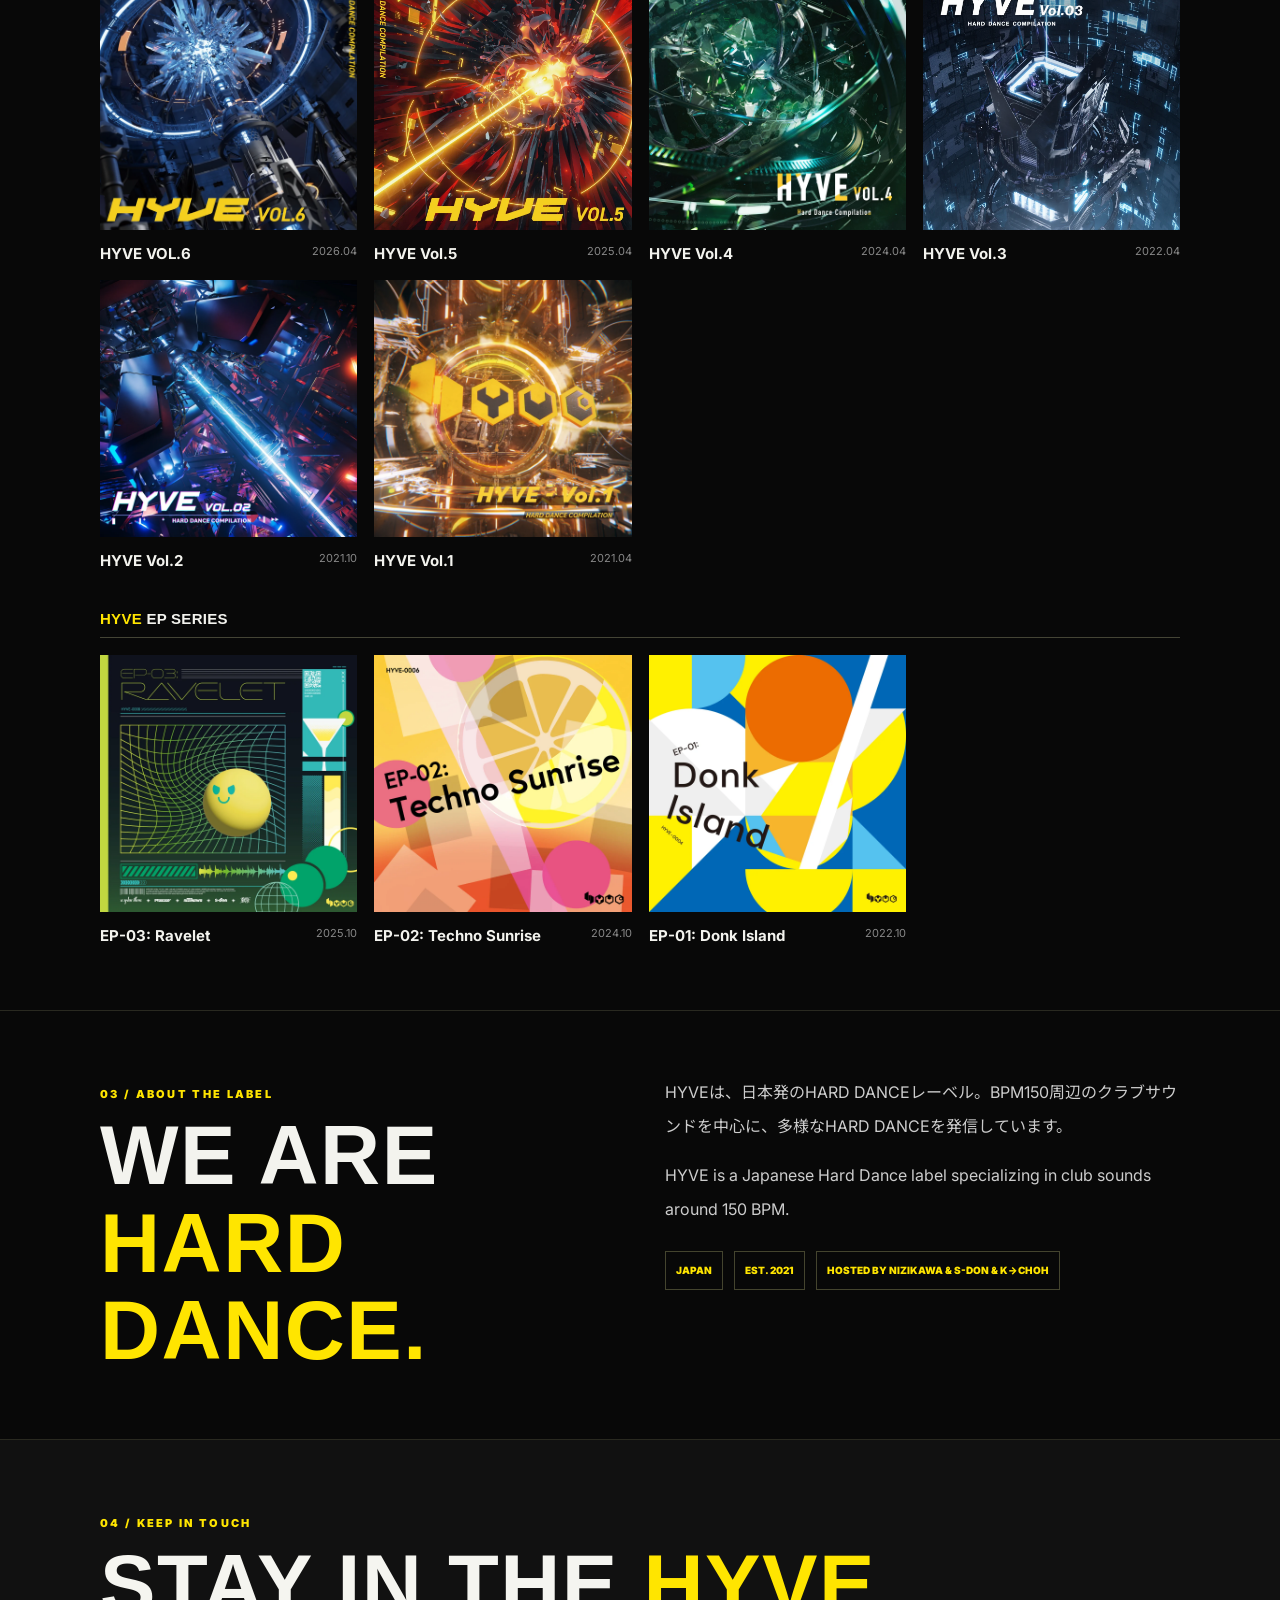
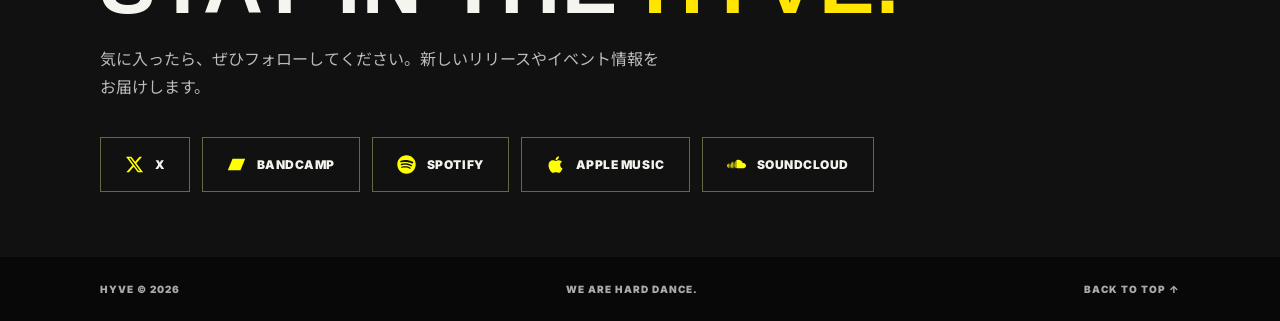
==== commit b5d980dd: "Add files via upload" ====
--- a/index.html
+++ b/index.html
@@ -9,8 +9,8 @@
   <meta property="og:description" content="ENTER THE HYVE. Japanese Hard Dance Label.">
   <meta property="og:type" content="website">
   <title>HYVE | We Are Hard Dance.</title>
-  <link rel="stylesheet" href="css/style.css?v=hyve-compact-logo-20261019">
-  <script src="js/main.js?v=hyve-compact-logo-20261019" defer></script>
+  <link rel="stylesheet" href="css/style.css?v=hyve-hero-logo-copy-20261019-v1">
+  <script src="js/main.js" defer></script>
 </head>
 <body>
   <header class="topbar">
@@ -18,8 +18,14 @@
     <div class="header-social" id="headerSocial" aria-label="音楽サービス・SNSリンク"></div><nav aria-label="サイト内メニュー"><a href="#listen">LISTEN</a><a href="#releases">RELEASES</a><a href="#about">ABOUT</a><a href="#connect">CONNECT</a></nav>
   </header>
   <main id="top">
-    <section class="hero hero-logo-only section-pad" aria-label="HYVE">
-      <img class="hero-main-logo" src="assets/hyve-logo.png" alt="HYVE" width="620" height="210">
+    <section class="hero hero-logo-copy section-pad" aria-label="HYVE">
+      <div class="hero-grid" aria-hidden="true"></div>
+      <div class="eyebrow">JAPANESE HARD DANCE LABEL <span class="pulse"></span> EST. 2021</div>
+      <p class="hero-label">YOUR NEXT RAVE STARTS HERE</p>
+      <h1 class="hero-logo-heading"><img class="hero-main-logo" src="assets/hyve-logo.png" alt="HYVE" width="620" height="210"></h1>
+      <p class="hero-sub">We Are Hard Dance.</p>
+      <p class="hero-desc">日本発のHARD DANCEレーベル。<br>クラブミュージックの熱量を、世界へ。</p>
+      <div class="hero-floor">HARD DANCE · RAVE · CLUB SOUNDS <span>SCROLL TO DISCOVER ↓</span></div>
     </section>
     <section id="listen" class="section-pad section-surface">
       <div class="section-heading"><div><p class="kicker">01 / DISCOVER THE SOUND</p><h2>START <span>LISTENING.</span></h2></div><p>HYVEを初めて知ったあなたへ。<br>まずは、この5曲から。</p></div>
--- a/css/style.css
+++ b/css/style.css
@@ -244,3 +244,29 @@
  .topbar,footer{padding-left:16px !important;padding-right:16px !important;}
  #listen{scroll-margin-top:65px;}
 }
+
+/* HYVE hero: restore original supporting copy, replace only ENTER THE HYVE heading with logo. */
+.hero.hero-logo-copy{
+  position:relative; min-height:0!important; height:auto!important;
+  display:flex; flex-direction:column; align-items:flex-start; justify-content:center;
+  padding-top:39px!important; padding-bottom:29px!important;
+  text-align:left; overflow:hidden;
+}
+.hero.hero-logo-copy .hero-logo-heading{
+  margin:12px 0 4px; padding:0; width:100%; line-height:0;
+  font-size:0; text-align:left;
+}
+.hero.hero-logo-copy .hero-main-logo{
+  display:block; width:min(380px,100%); height:auto; max-height:155px; object-fit:contain;
+  object-position:left center;
+}
+.hero.hero-logo-copy .hero-label{margin:13px 0 6px}
+.hero.hero-logo-copy .hero-sub{margin:12px 0 5px}
+.hero.hero-logo-copy .hero-desc{margin:0;line-height:1.85}
+.hero.hero-logo-copy .hero-floor{margin-top:19px}
+@media(max-width:740px){
+  .hero.hero-logo-copy{padding-top:27px!important;padding-bottom:23px!important}
+  .hero.hero-logo-copy .hero-main-logo{width:min(270px,83%);max-height:112px}
+  .hero.hero-logo-copy .hero-sub{margin-top:9px}
+  .hero.hero-logo-copy .hero-floor{margin-top:14px}
+}
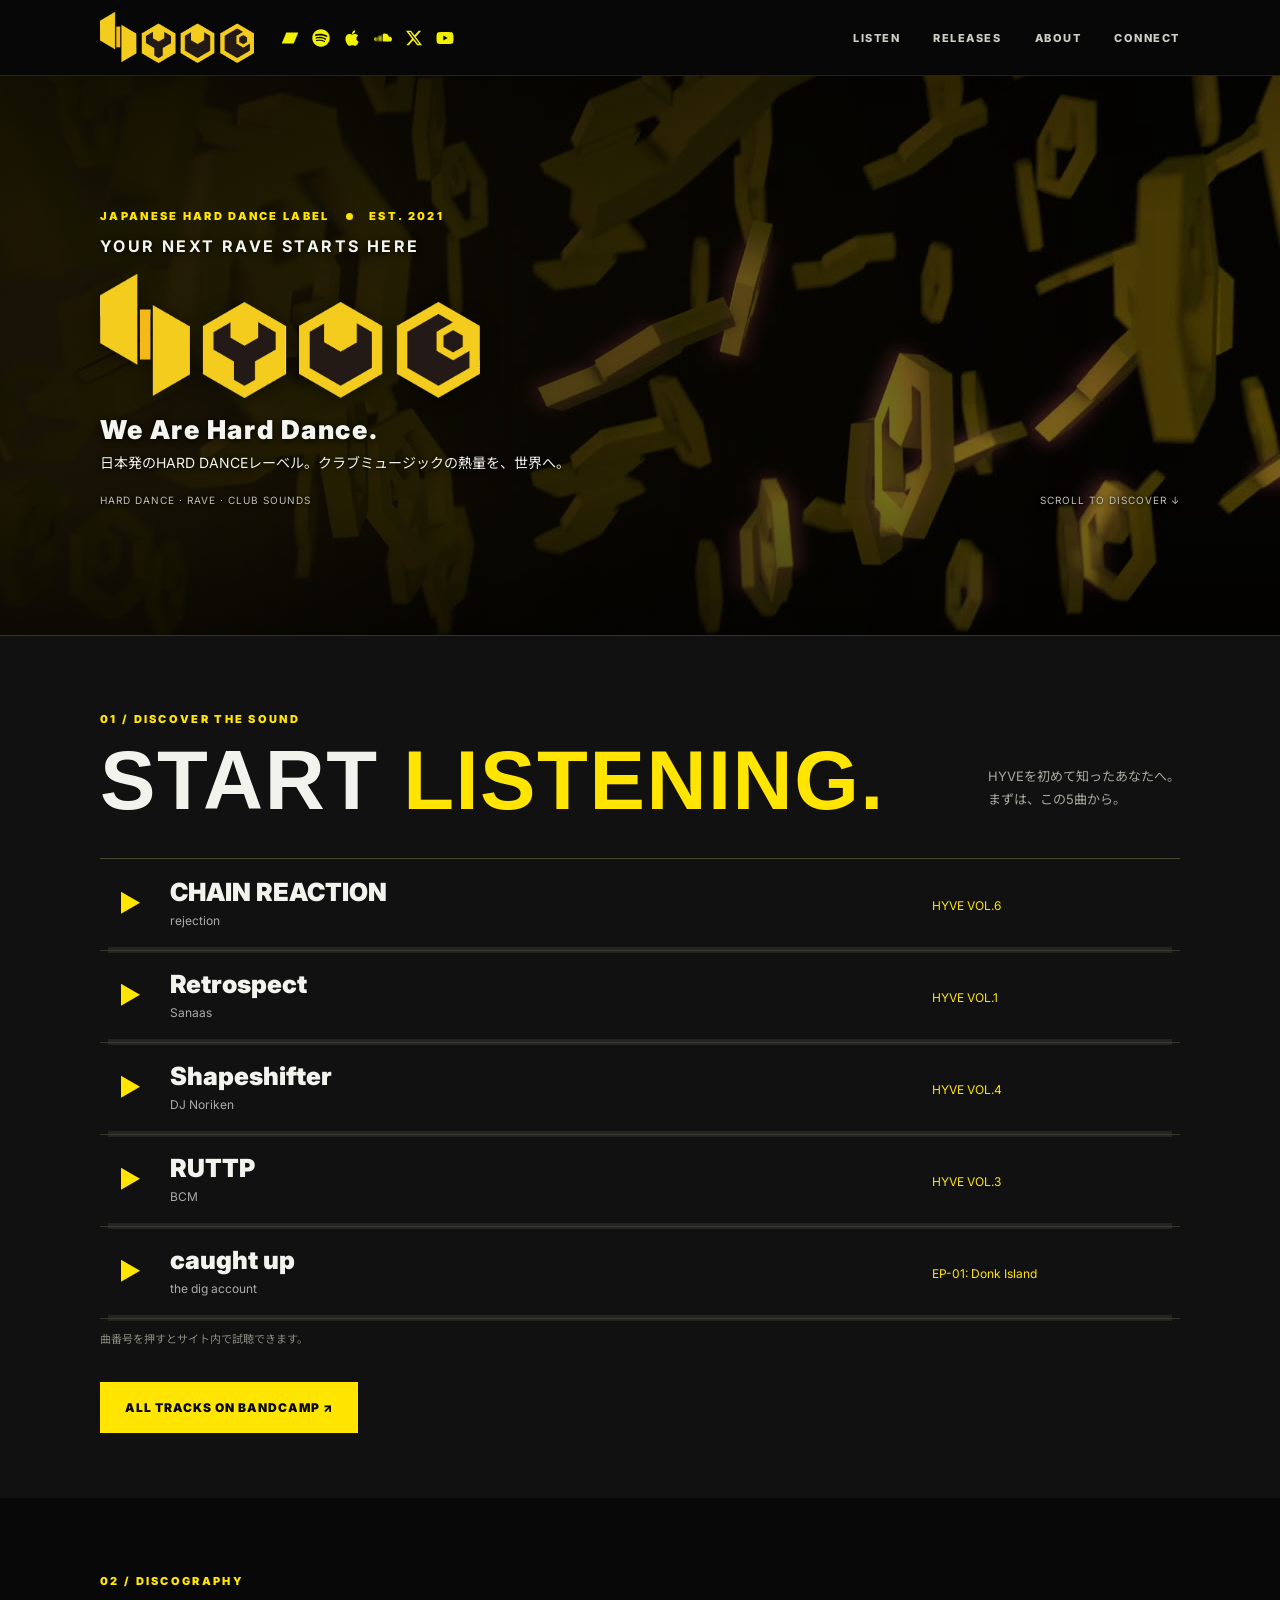
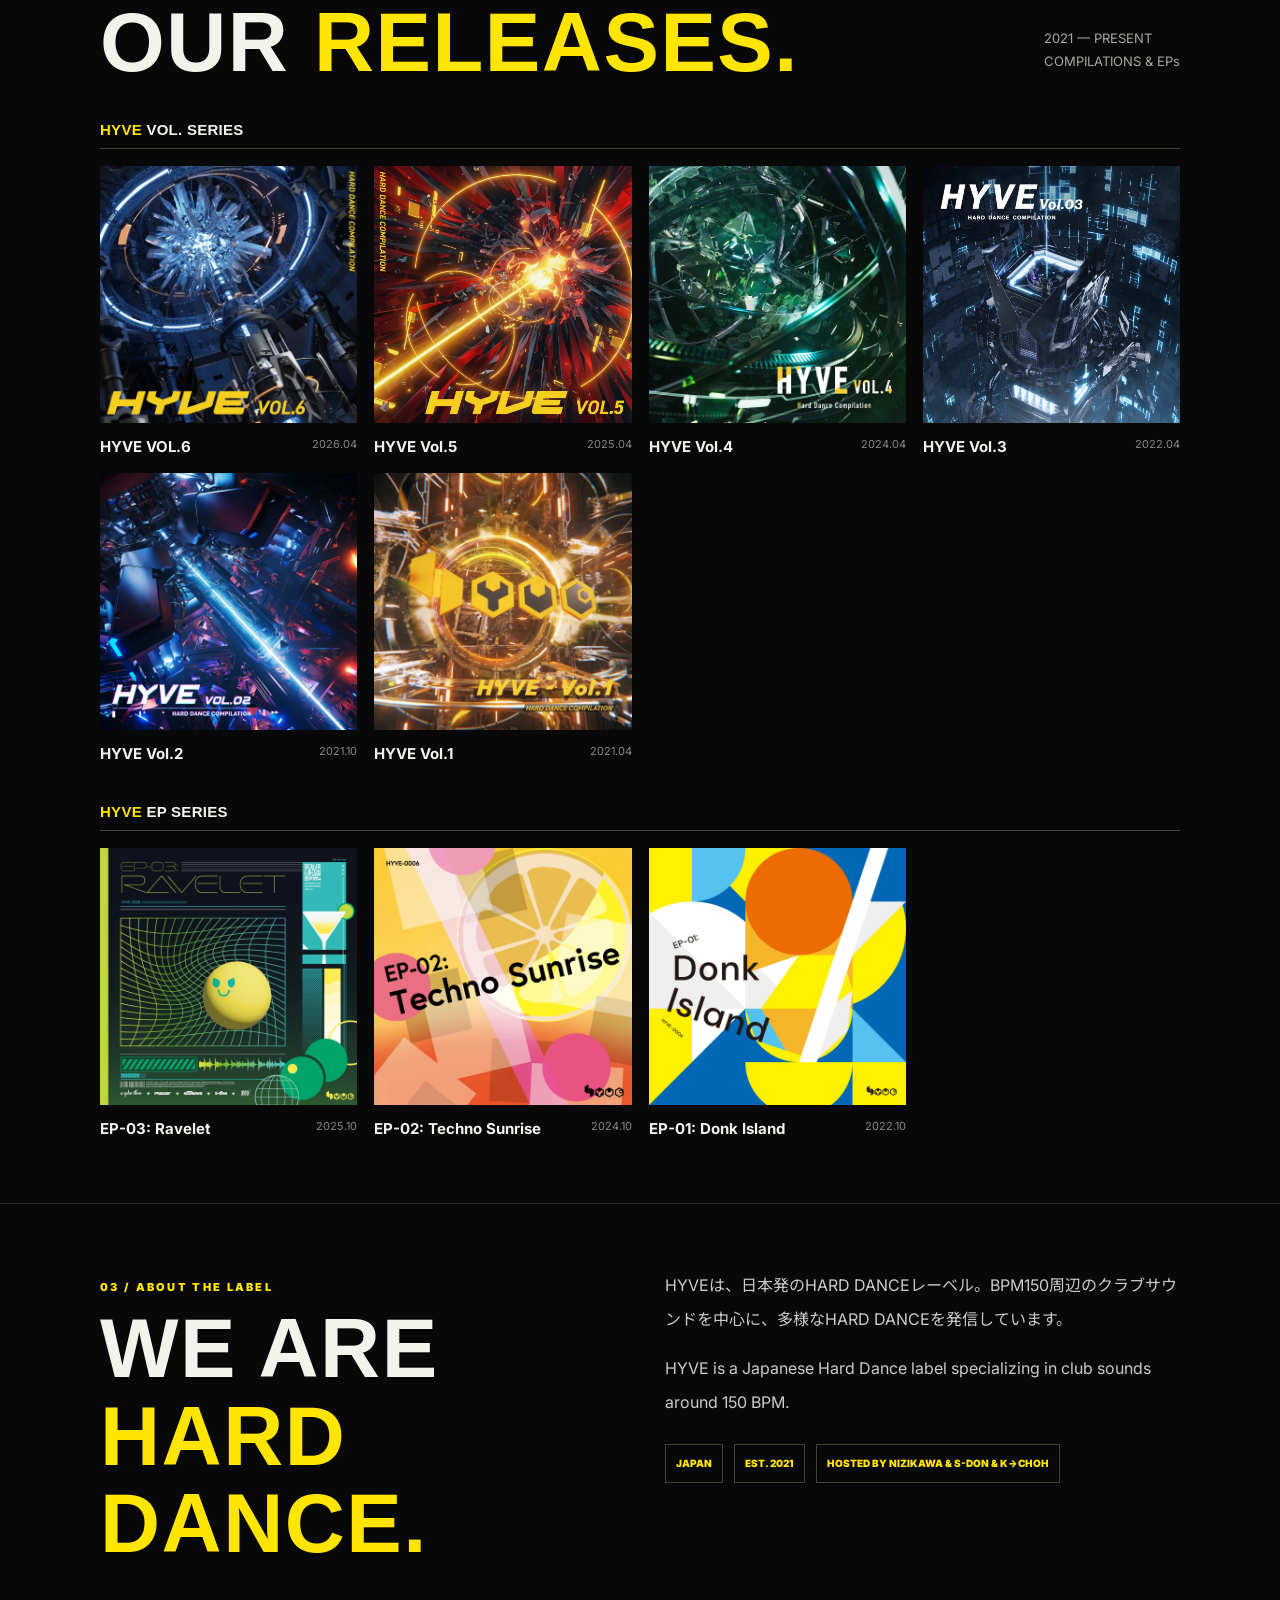
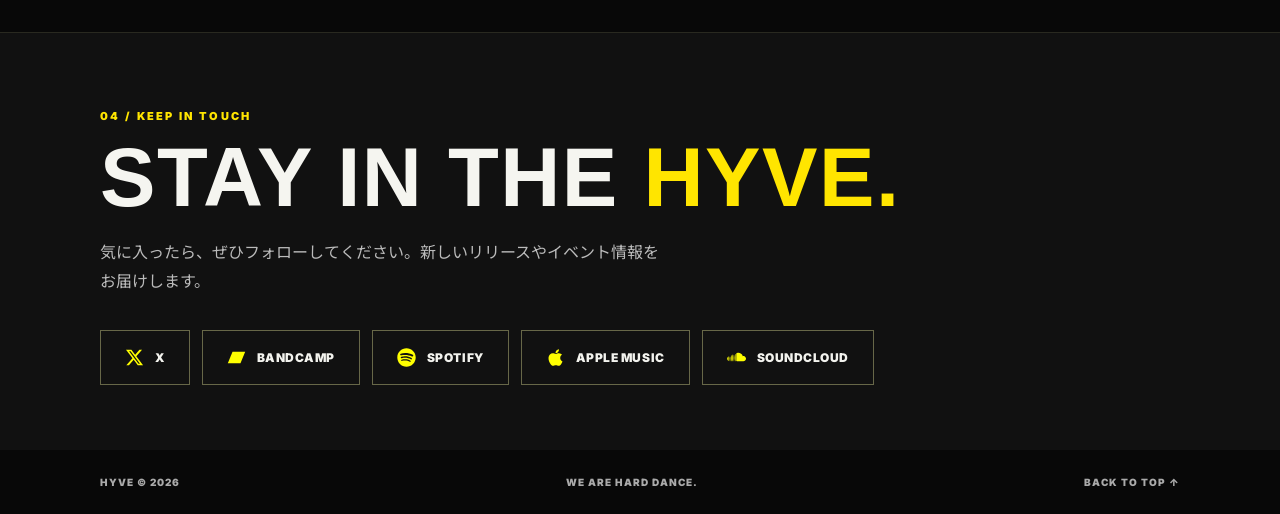
==== commit b72ad741: "Add files via upload" ====
--- a/index.html
+++ b/index.html
@@ -9,7 +9,7 @@
   <meta property="og:description" content="ENTER THE HYVE. Japanese Hard Dance Label.">
   <meta property="og:type" content="website">
   <title>HYVE | We Are Hard Dance.</title>
-  <link rel="stylesheet" href="css/style.css?v=hyve-hero-logo-copy-20261019-v1">
+  <link rel="stylesheet" href="css/style.css?v=hyve-background-video-20261021-v1">
   <script src="js/main.js" defer></script>
 </head>
 <body>
@@ -19,7 +19,8 @@
   </header>
   <main id="top">
     <section class="hero hero-logo-copy section-pad" aria-label="HYVE">
-      <div class="hero-grid" aria-hidden="true"></div>
+      <video class="hero-bg-video" autoplay muted loop playsinline preload="metadata" poster="assets/hero-poster.jpg" aria-hidden="true" tabindex="-1"><source src="assets/hero-bg.mp4" type="video/mp4"></video>
+      <div class="hero-video-overlay" aria-hidden="true"></div>
       <div class="eyebrow">JAPANESE HARD DANCE LABEL <span class="pulse"></span> EST. 2021</div>
       <p class="hero-label">YOUR NEXT RAVE STARTS HERE</p>
       <h1 class="hero-logo-heading"><img class="hero-main-logo" src="assets/hyve-logo.png" alt="HYVE" width="620" height="210"></h1>
--- a/css/style.css
+++ b/css/style.css
@@ -270,3 +270,30 @@
   .hero.hero-logo-copy .hero-sub{margin-top:9px}
   .hero.hero-logo-copy .hero-floor{margin-top:14px}
 }
+
+
+/* HYVE hero video patch / Oct 21. Only affects the hero section. */
+.hero.hero-logo-copy{
+  isolation:isolate;min-height:560px!important;
+  padding-top:84px!important;padding-bottom:80px!important;
+  background:#080808;justify-content:center;align-items:flex-start;
+}
+.hero.hero-logo-copy .hero-bg-video,
+.hero.hero-logo-copy .hero-video-overlay{
+  position:absolute;inset:0;width:100%;height:100%;pointer-events:none;
+}
+.hero.hero-logo-copy .hero-bg-video{z-index:0;object-fit:cover;object-position:center center;}
+.hero.hero-logo-copy .hero-video-overlay{
+ z-index:1;background:linear-gradient(90deg,rgba(0,0,0,.79) 0%,rgba(0,0,0,.65) 48%,rgba(0,0,0,.42) 100%),linear-gradient(0deg,rgba(0,0,0,.42),transparent 25%,transparent 75%,rgba(0,0,0,.25));
+}
+.hero.hero-logo-copy > :not(.hero-bg-video):not(.hero-video-overlay){position:relative;z-index:2;}
+.hero.hero-logo-copy .hero-main-logo{filter:drop-shadow(0 2px 10px rgba(0,0,0,.45));}
+.hero.hero-logo-copy .hero-sub,.hero.hero-logo-copy .hero-label{color:#f5f5f0;text-shadow:0 1px 6px #000;}
+.hero.hero-logo-copy .hero-desc{color:#f3f3ed;text-shadow:0 1px 5px #000;}
+.hero.hero-logo-copy .hero-floor{color:#c0c0b7;text-shadow:0 1px 4px #000;}
+@media(max-width:740px){
+ .hero.hero-logo-copy{min-height:500px!important;padding-top:65px!important;padding-bottom:60px!important;}
+ .hero.hero-logo-copy .hero-bg-video{object-position:58% center;}
+ .hero.hero-logo-copy .hero-video-overlay{background:linear-gradient(90deg,rgba(0,0,0,.82),rgba(0,0,0,.56)),linear-gradient(0deg,rgba(0,0,0,.45),transparent 50%,rgba(0,0,0,.25));}
+}
+@media(prefers-reduced-motion:reduce){.hero-bg-video{display:none!important}.hero.hero-logo-copy{background:#080808 url('../assets/hero-poster.jpg') center/cover no-repeat;}}
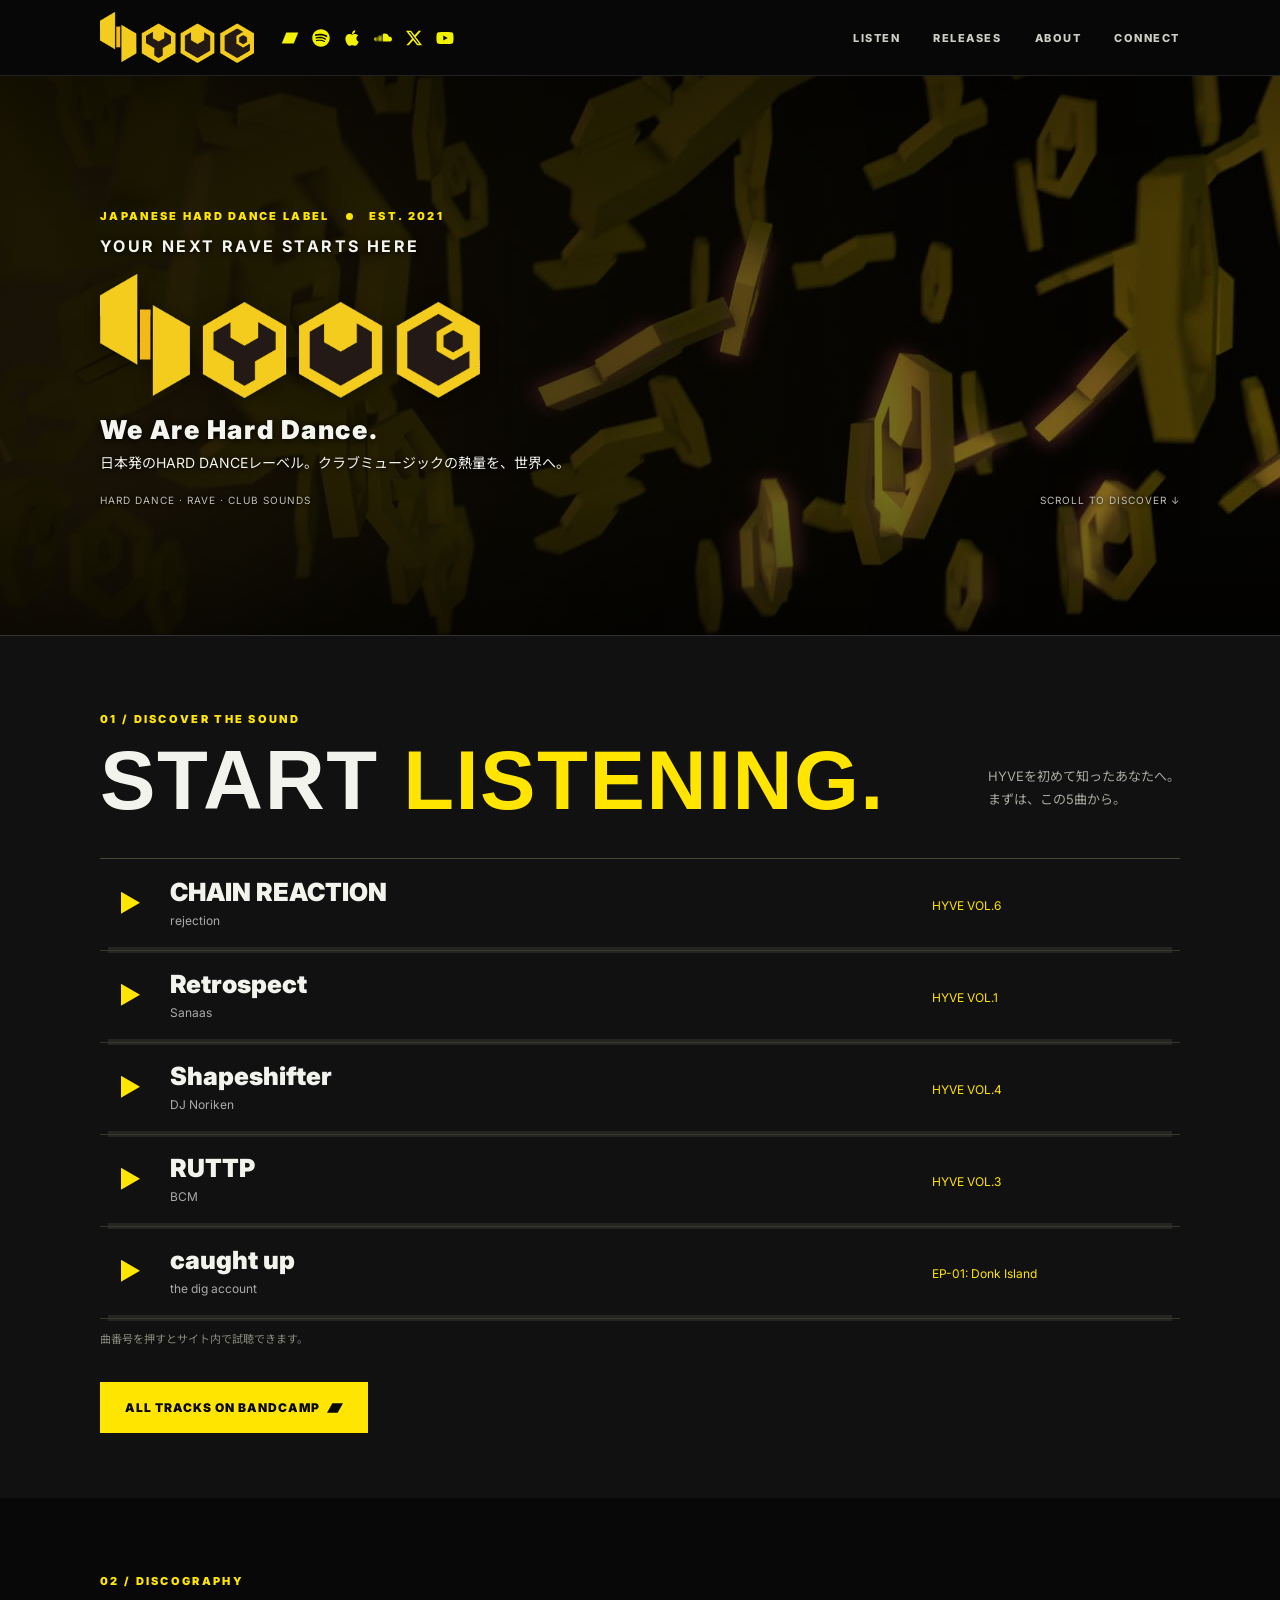
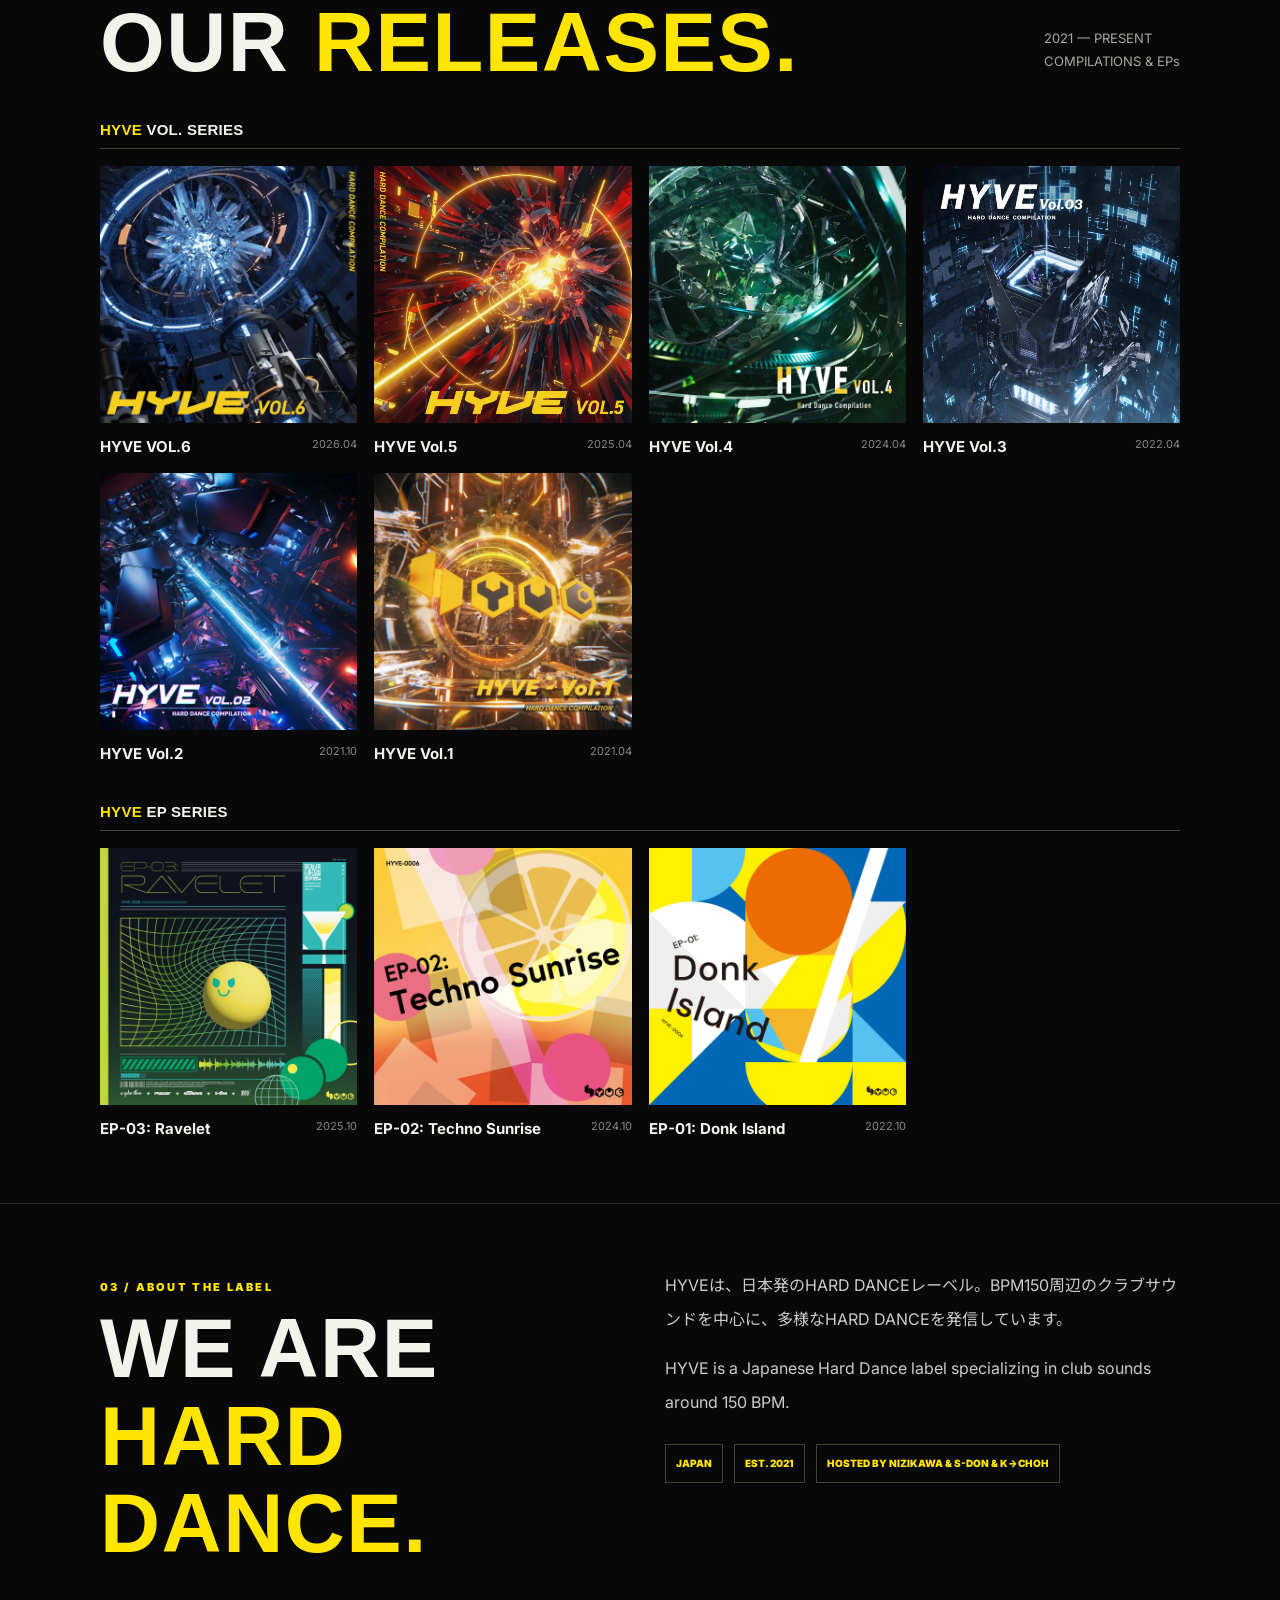
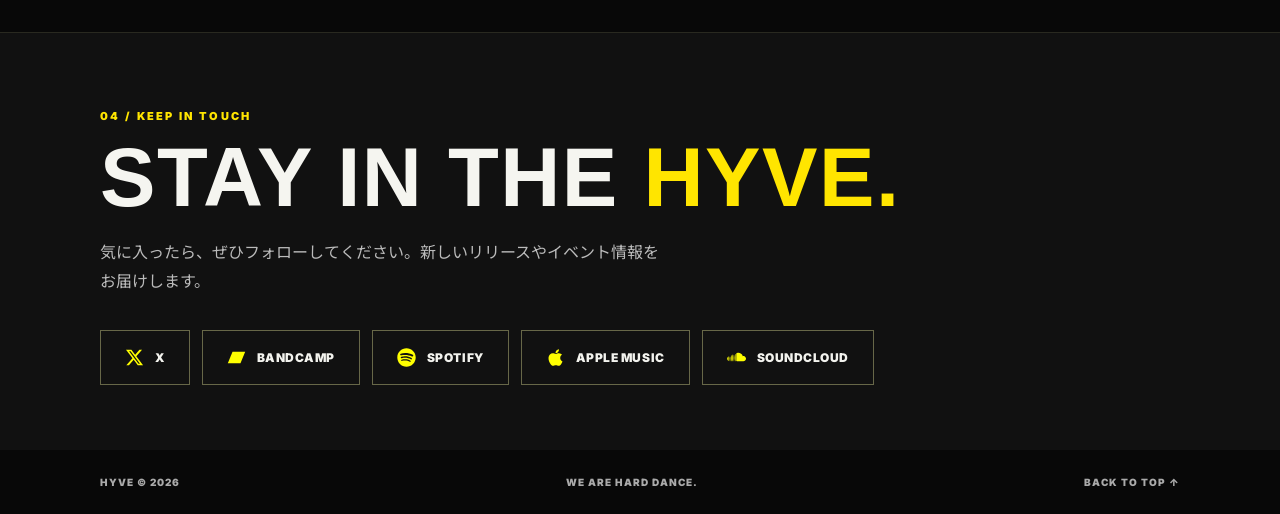
==== commit 0be9e9a6: "Add files via upload" ====
--- a/index.html
+++ b/index.html
@@ -11,6 +11,7 @@
   <title>HYVE | We Are Hard Dance.</title>
   <link rel="stylesheet" href="css/style.css?v=hyve-background-video-20261021-v1">
   <script src="js/main.js" defer></script>
+  <style>.bandcamp-button-icon{display:inline-block;width:16px;height:16px;margin-left:7px;vertical-align:-3px}</style>
 </head>
 <body>
   <header class="topbar">
@@ -34,7 +35,7 @@
       <p id="audioStatus" class="sr-only" role="status" aria-live="polite"></p>
       <div id="featured" class="track-list"><p class="loading">Loading tracks...</p></div>
       <p class="tiny-note">曲番号を押すとサイト内で試聴できます。</p>
-      <div class="inline-actions"><a class="btn primary" data-setting="bandcamp" href="https://hyve-hard.bandcamp.com/" target="_blank" rel="noopener">ALL TRACKS ON BANDCAMP ↗</a></div>
+      <div class="inline-actions"><a class="btn primary" data-setting="bandcamp" href="https://hyve-hard.bandcamp.com/" target="_blank" rel="noopener">ALL TRACKS ON BANDCAMP <svg class="bandcamp-button-icon" viewBox="0 0 24 24" width="16" height="16" aria-hidden="true" focusable="false"><path fill="currentColor" d="M8 5H24L16 19H0Z"/></svg></a></div>
     </section>
     <section id="releases" class="section-pad">
       <div class="section-heading"><div><p class="kicker">02 / DISCOGRAPHY</p><h2>OUR <span>RELEASES.</span></h2></div><p>2021 — PRESENT<br>COMPILATIONS & EPs</p></div>
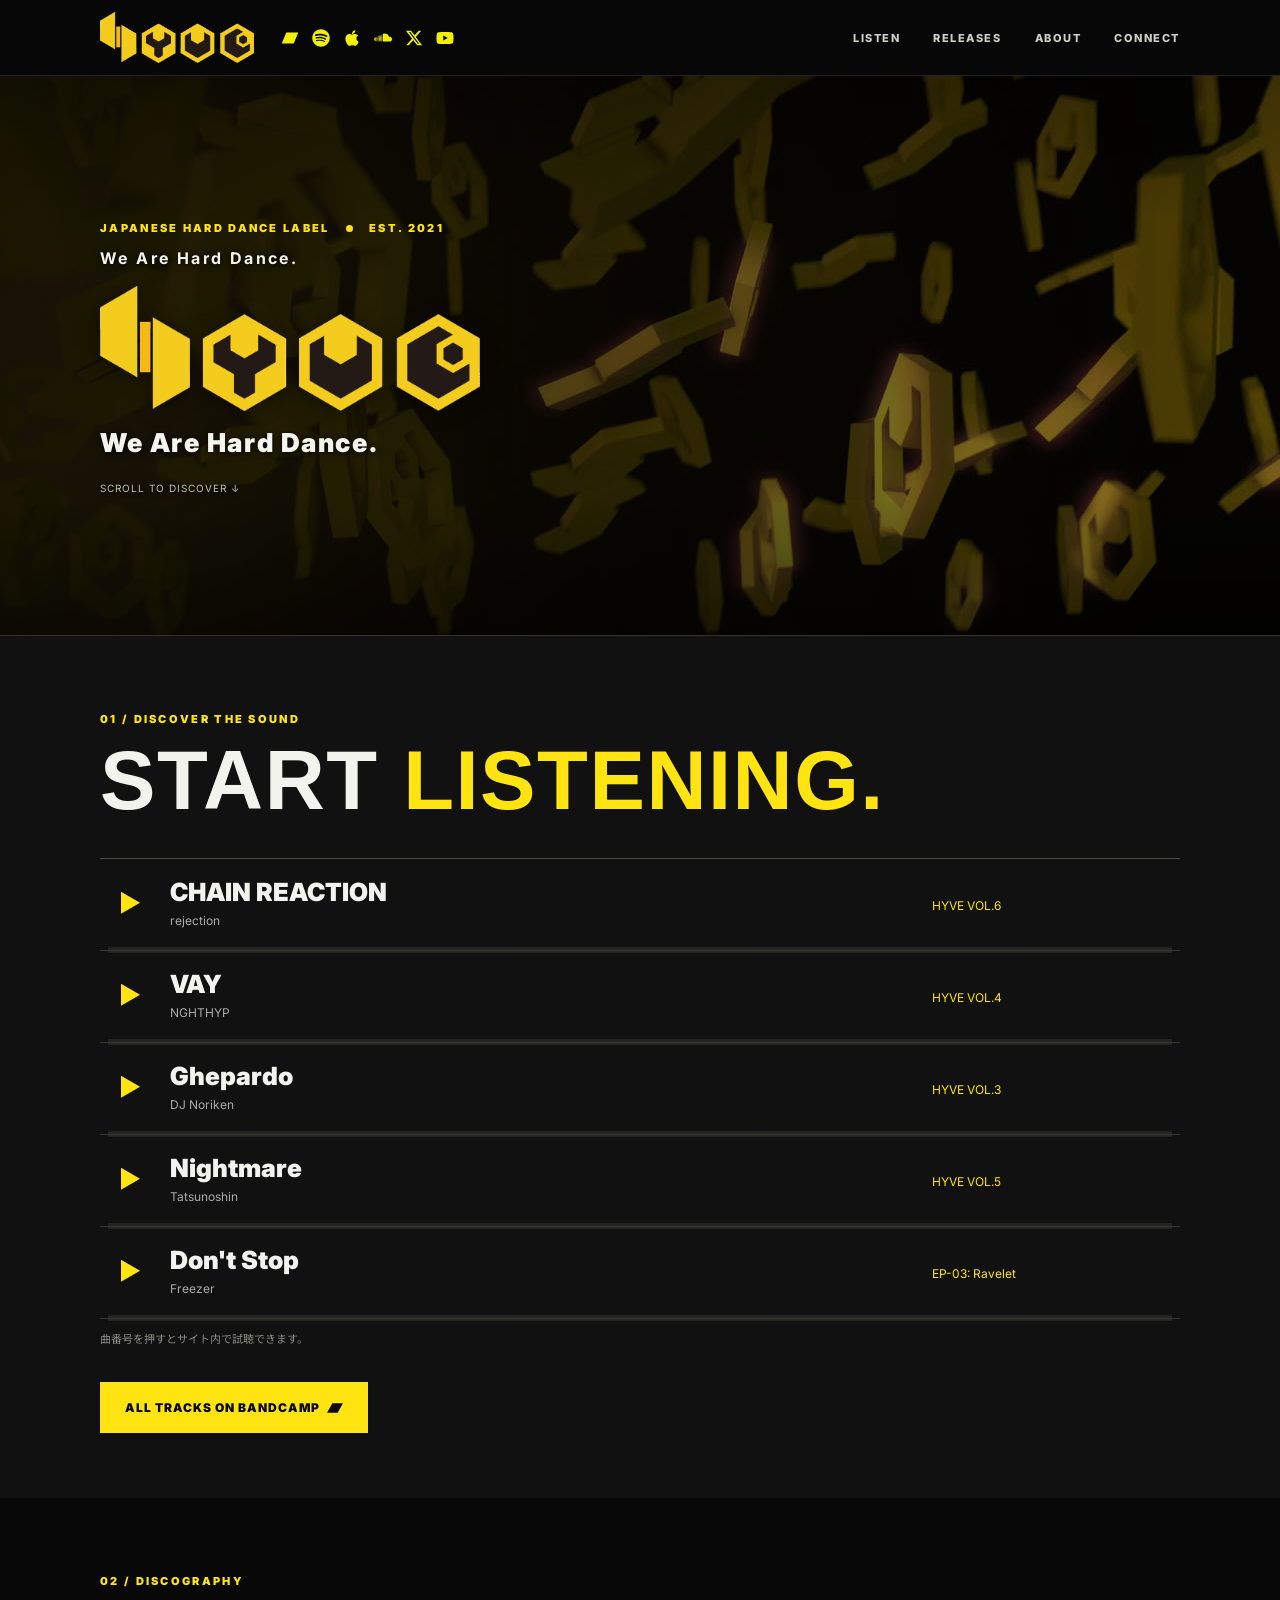
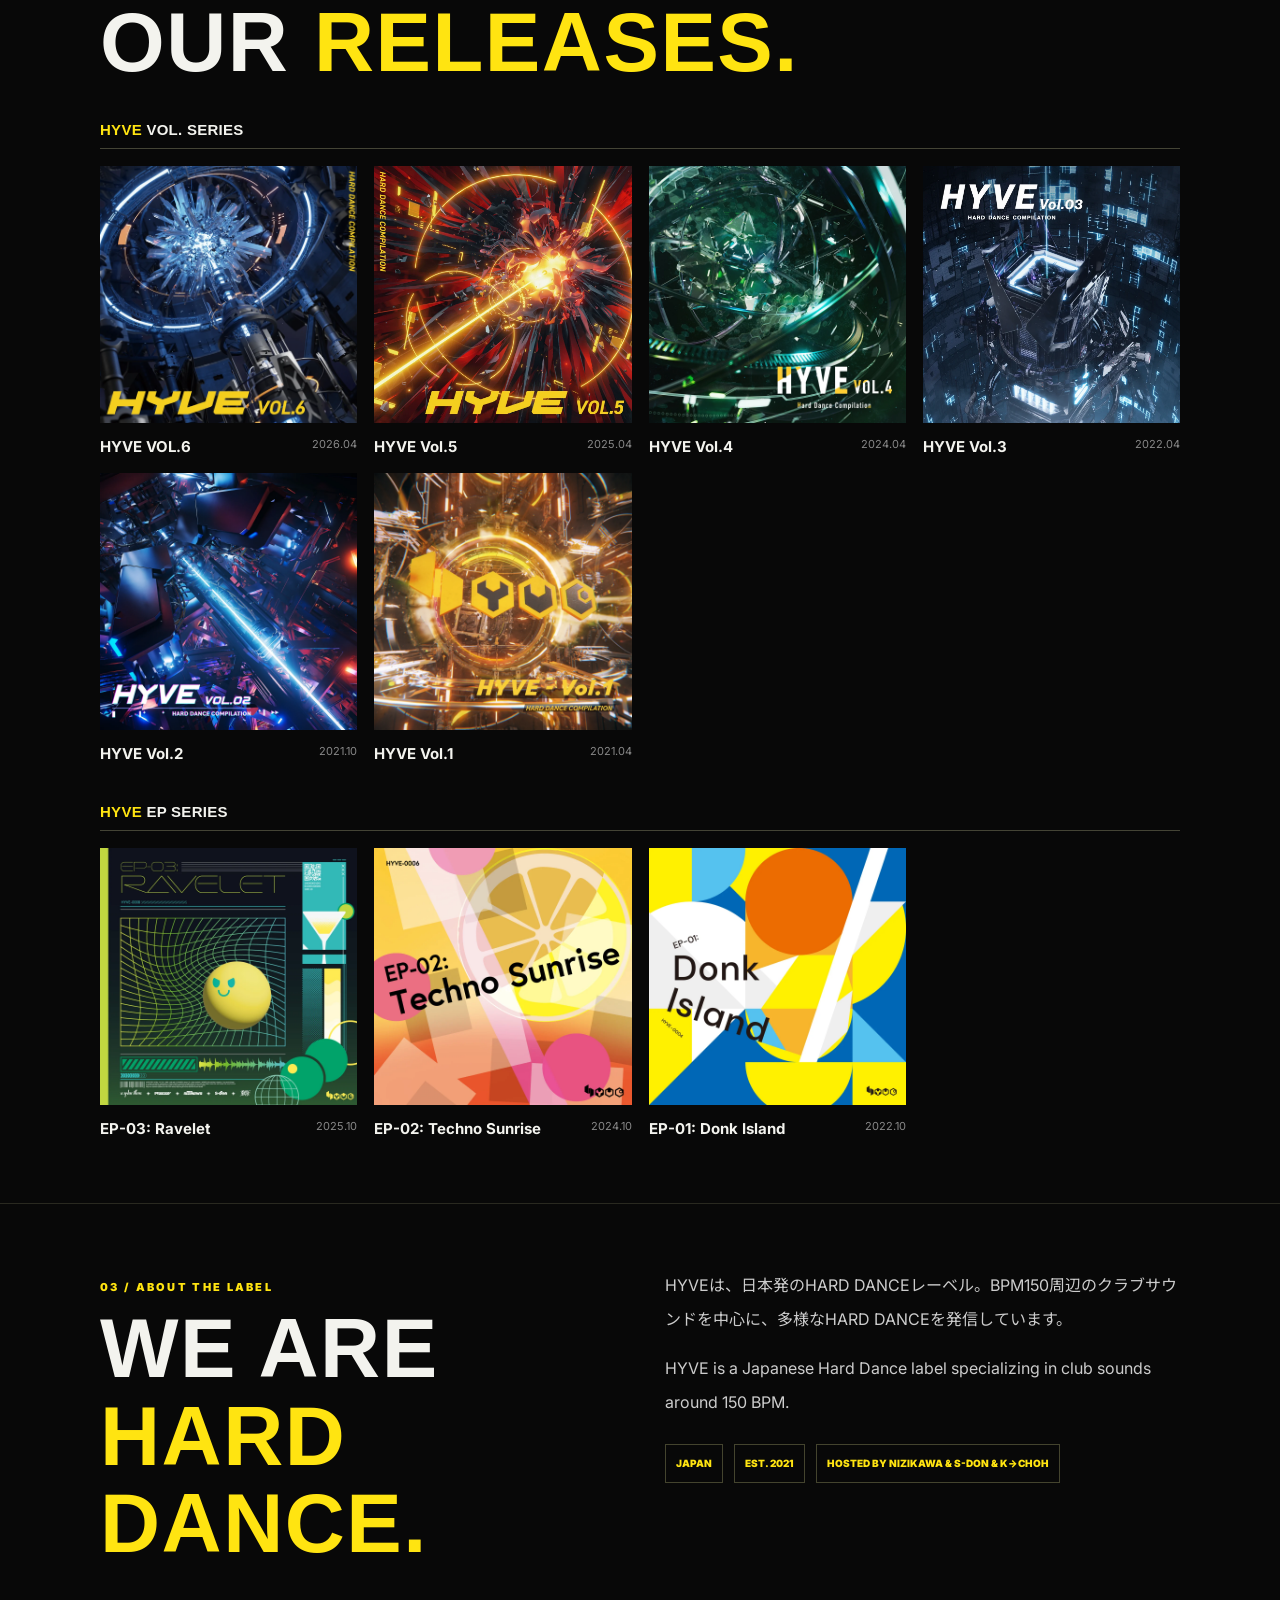
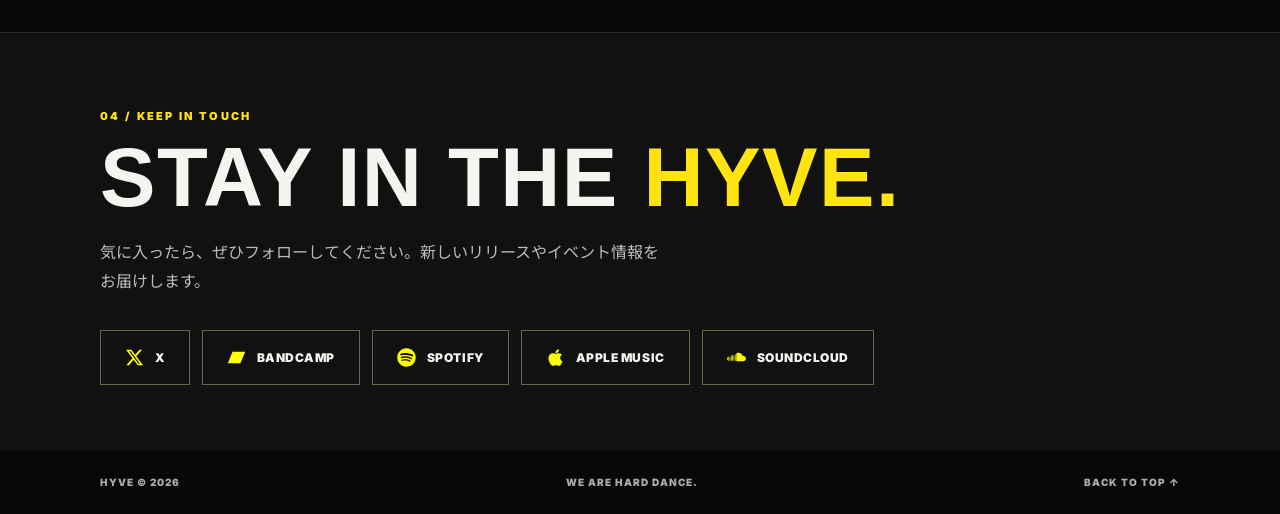
==== commit 3db46a5f: "Add files via upload" ====
--- a/index.html
+++ b/index.html
@@ -23,14 +23,14 @@
       <video class="hero-bg-video" autoplay muted loop playsinline preload="metadata" poster="assets/hero-poster.jpg" aria-hidden="true" tabindex="-1"><source src="assets/hero-bg.mp4" type="video/mp4"></video>
       <div class="hero-video-overlay" aria-hidden="true"></div>
       <div class="eyebrow">JAPANESE HARD DANCE LABEL <span class="pulse"></span> EST. 2021</div>
-      <p class="hero-label">YOUR NEXT RAVE STARTS HERE</p>
+      <p class="hero-label">We Are Hard Dance.</p>
       <h1 class="hero-logo-heading"><img class="hero-main-logo" src="assets/hyve-logo.png" alt="HYVE" width="620" height="210"></h1>
-      <p class="hero-sub">We Are Hard Dance.</p>
-      <p class="hero-desc">日本発のHARD DANCEレーベル。<br>クラブミュージックの熱量を、世界へ。</p>
-      <div class="hero-floor">HARD DANCE · RAVE · CLUB SOUNDS <span>SCROLL TO DISCOVER ↓</span></div>
+      <p class="hero-sub">クラブミュージックの熱量を、世界へ。</p>
+      
+      <div class="hero-floor"><span>SCROLL TO DISCOVER ↓</span></div>
     </section>
     <section id="listen" class="section-pad section-surface">
-      <div class="section-heading"><div><p class="kicker">01 / DISCOVER THE SOUND</p><h2>START <span>LISTENING.</span></h2></div><p>HYVEを初めて知ったあなたへ。<br>まずは、この5曲から。</p></div>
+      <div class="section-heading"><div><p class="kicker">01 / DISCOVER THE SOUND</p><h2>START <span>LISTENING.</span></h2></div></div>
       <audio id="hyveAudio" preload="none" hidden aria-label="HYVE試聴プレーヤー"></audio>
       <p id="audioStatus" class="sr-only" role="status" aria-live="polite"></p>
       <div id="featured" class="track-list"><p class="loading">Loading tracks...</p></div>
@@ -38,7 +38,7 @@
       <div class="inline-actions"><a class="btn primary" data-setting="bandcamp" href="https://hyve-hard.bandcamp.com/" target="_blank" rel="noopener">ALL TRACKS ON BANDCAMP <svg class="bandcamp-button-icon" viewBox="0 0 24 24" width="16" height="16" aria-hidden="true" focusable="false"><path fill="currentColor" d="M8 5H24L16 19H0Z"/></svg></a></div>
     </section>
     <section id="releases" class="section-pad">
-      <div class="section-heading"><div><p class="kicker">02 / DISCOGRAPHY</p><h2>OUR <span>RELEASES.</span></h2></div><p>2021 — PRESENT<br>COMPILATIONS & EPs</p></div>
+      <div class="section-heading"><div><p class="kicker">02 / DISCOGRAPHY</p><h2>OUR <span>RELEASES.</span></h2></div></div>
       <div class="release-groups"><div class="release-group"><h3>HYVE <span>VOL. SERIES</span></h3><div id="volReleases" class="release-grid"><p class="loading">Loading releases...</p></div></div><div class="release-group"><h3>HYVE <span>EP SERIES</span></h3><div id="epReleases" class="release-grid"></div></div><div class="release-group" id="otherReleasesWrap" hidden><h3>OTHER <span>RELEASES</span></h3><div id="otherReleases" class="release-grid"></div></div></div>
     </section>
     <section id="about" class="section-pad section-about">
--- a/css/style.css
+++ b/css/style.css
@@ -1,5 +1,5 @@
 @import url('https://fonts.googleapis.com/css2?family=Barlow+Condensed:wght@500;600;700;800;900&family=Inter:wght@400;500;600;700;800;900&family=Noto+Sans+JP:wght@400;500;700&display=swap');
-:root{--yellow:#ffe500;--black:#080808;--surface:#111;--line:#313128;--muted:#a9a9a0}*{box-sizing:border-box}html{scroll-behavior:smooth}body{margin:0;background:var(--black);color:#f3f3ee;font-family:Arial,"Helvetica Neue","Noto Sans JP",sans-serif}a{color:inherit;text-decoration:none}button,a{ -webkit-tap-highlight-color:transparent}a:focus-visible{outline:2px solid var(--yellow);outline-offset:5px}.topbar{height:76px;display:flex;justify-content:space-between;align-items:center;padding:0 max(5vw,24px);border-bottom:1px solid #222;background:#080808f5;position:sticky;top:0;z-index:20;backdrop-filter:blur(12px)}.brand{display:flex;align-items:center;gap:8px;font-weight:1000;color:var(--yellow);font-size:23px;letter-spacing:-1px}.topbar nav{display:flex;gap:clamp(10px,2.6vw,40px)}.topbar nav a{font-size:11px;font-weight:800;letter-spacing:1.5px;color:#cecec5}.topbar nav a:hover{color:var(--yellow)}.section-pad{padding:104px max(5vw,24px)}.hero{min-height:490px;position:relative;overflow:hidden;display:flex;align-items:flex-start;flex-direction:column;justify-content:center;border-bottom:1px solid #333}.hero-grid{position:absolute;inset:0;pointer-events:none;background:linear-gradient(90deg,#080808f5 0%,#080808aa 70%,#08080844),repeating-linear-gradient(0deg,transparent 0 68px,#262614 69px 70px),repeating-linear-gradient(90deg,transparent 0 68px,#262614 69px 70px);transform:skewY(-8deg) scale(1.4);opacity:.55}.hero>*:not(.hero-grid){position:relative}.eyebrow,.kicker{color:var(--yellow);font-size:11px;font-weight:900;letter-spacing:2.3px}.pulse{display:inline-block;width:7px;height:7px;background:var(--yellow);border-radius:50%;margin:0 12px}.hero-label{margin:18px 0 8px;letter-spacing:3px;font-size:clamp(10px,1.4vw,16px);font-weight:700}.hero h1{font-family:Impact,"Arial Black",sans-serif;font-size:clamp(56px,9vw,126px);letter-spacing:-.045em;line-height:.88;margin:0;max-width:100%;font-weight:1000}.hero h1 em{font-style:normal;color:var(--yellow)}.hero-sub{font-size:clamp(18px,2.3vw,26px);font-weight:900;letter-spacing:.06em;margin:18px 0 8px}.hero-desc{font-size:14px;color:#c6c6be;line-height:2}.hero-actions,.inline-actions{display:flex;flex-wrap:wrap;gap:12px;margin-top:32px}.btn{min-height:51px;display:inline-flex;align-items:center;justify-content:center;padding:14px 25px;font-size:12px;font-weight:900;letter-spacing:1px}.btn.primary{background:var(--yellow);color:#080808}.btn.secondary{border:1px solid #79796c;color:#f2f2ed}.btn:hover{transform:translateY(-2px)}.hero-floor{margin-top:32px;width:100%;display:flex;justify-content:space-between;gap:10px;color:#77776f;font-size:10px;letter-spacing:1px}.section-surface{background:var(--surface)}.section-heading{display:flex;align-items:end;justify-content:space-between;gap:20px;margin-bottom:34px}.section-heading p:last-child{color:var(--muted);font-size:13px;line-height:1.8}.section-heading h2,.section-about h2,.connect-section h2{font-family:Impact,"Arial Black",sans-serif;letter-spacing:.015em;font-size:clamp(42px,6.5vw,96px);line-height:1.05;margin:11px 0 0}.section-heading h2 span,.section-about h2 span,.connect-section h2 span{color:var(--yellow)}.track-list{border-top:1px solid #494938}.track{border-bottom:1px solid #37372d;display:grid;grid-template-columns:55px minmax(0,1fr) minmax(90px,.5fr) 110px;align-items:center;gap:16px;padding:18px 8px}.track-number{color:var(--yellow);font-weight:900;font-size:16px}.track-title{font-size:clamp(16px,2vw,25px);font-weight:900}.track-artist,.track-release{color:#aaa;font-size:12px;margin-top:6px}.track-action{border:1px solid var(--yellow);color:var(--yellow);padding:12px;text-align:center;font-size:11px;font-weight:900}.track-action:hover{background:var(--yellow);color:#000}.tiny-note{font-size:11px;color:#89897e;line-height:1.8}.release-grid{display:grid;grid-template-columns:repeat(3,minmax(0,1fr));gap:24px}.release-card{display:block;min-width:0}.release-cover{aspect-ratio:1;position:relative;display:flex;flex-direction:column;justify-content:space-between;overflow:hidden;background:linear-gradient(135deg,#242419,#090909 62%,#343419)}.release-cover:before{content:"";position:absolute;inset:-35%;border:1px solid #ffe50030;transform:rotate(28deg)}.release-cover:after{content:"";position:absolute;width:85%;aspect-ratio:1;border:28px solid #ffe50013;border-radius:48%;top:10%;right:-22%;transform:rotate(-22deg)}.release-cover img{width:100%;height:100%;object-fit:cover;position:absolute;inset:0;z-index:1}.cover-label{position:relative;z-index:2;font-size:10px;letter-spacing:2px;color:var(--yellow);font-weight:900;padding:22px}.cover-title{position:relative;z-index:2;font-family:Impact,"Arial Black",sans-serif;color:var(--yellow);font-size:clamp(32px,5vw,67px);overflow-wrap:anywhere;line-height:.98;padding:22px}.release-info{display:flex;justify-content:space-between;gap:10px;margin-top:14px}.release-info strong{font-size:15px}.release-info span{color:#888;font-size:11px}.release-card:hover .release-cover{outline:2px solid var(--yellow)}.section-about{display:grid;grid-template-columns:1fr 1fr;gap:50px;border-top:1px solid #292920;border-bottom:1px solid #292920}.about-copy{font-size:16px;line-height:2.1;color:#ccc}.about-copy p{margin-top:0}.about-meta{display:flex;flex-wrap:wrap;gap:11px;margin-top:24px}.about-meta span{padding:8px 10px;border:1px solid #44442e;color:var(--yellow);font-size:10px;font-weight:900}.connect-section>p:not(.kicker){max-width:560px;color:#bbb;line-height:1.8}.links{display:flex;flex-wrap:wrap;gap:12px;margin-top:35px}.links a{padding:17px 24px;border:1px solid #676748;font-size:12px;font-weight:900}.links a:hover{background:var(--yellow);color:#000}footer{padding:26px max(5vw,24px);display:flex;justify-content:space-between;gap:16px;flex-wrap:wrap;font-size:10px;font-weight:900;color:#aaa;letter-spacing:1px}.loading{color:#aaa}@media(max-width:740px){.topbar{height:62px;padding:0 18px}.topbar nav{gap:10px}.topbar nav a{font-size:9px;letter-spacing:.3px}.topbar nav a:last-child{display:none}.brand{font-size:19px}.section-pad{padding:78px 20px}.hero{min-height:420px}.hero-label{margin-top:12px}.hero h1{font-size:clamp(48px,12vw,76px)}.hero-floor{font-size:8px}.section-heading{display:block}.section-heading p:last-child{margin:20px 0}.track{grid-template-columns:28px 1fr 82px;gap:8px}.track-release{display:none}.track-action{padding:11px 6px;font-size:9px}.release-grid{grid-template-columns:repeat(2,minmax(0,1fr));gap:18px}.cover-label{padding:12px}.cover-title{padding:12px;font-size:clamp(27px,7vw,54px)}.release-info{display:block}.release-info strong{display:block}.release-info span{display:block;margin-top:6px}.section-about{grid-template-columns:1fr;gap:20px}.hero-actions{flex-direction:column;align-items:stretch;min-width:min(300px,100%)}.hero-floor span{display:none}}@media(prefers-reduced-motion:reduce){html{scroll-behavior:auto}.btn:hover{transform:none}}
+:root{--yellow:#ffe411;--black:#080808;--surface:#111;--line:#313128;--muted:#a9a9a0}*{box-sizing:border-box}html{scroll-behavior:smooth}body{margin:0;background:var(--black);color:#f3f3ee;font-family:Arial,"Helvetica Neue","Noto Sans JP",sans-serif}a{color:inherit;text-decoration:none}button,a{ -webkit-tap-highlight-color:transparent}a:focus-visible{outline:2px solid var(--yellow);outline-offset:5px}.topbar{height:76px;display:flex;justify-content:space-between;align-items:center;padding:0 max(5vw,24px);border-bottom:1px solid #222;background:#080808f5;position:sticky;top:0;z-index:20;backdrop-filter:blur(12px)}.brand{display:flex;align-items:center;gap:8px;font-weight:1000;color:var(--yellow);font-size:23px;letter-spacing:-1px}.topbar nav{display:flex;gap:clamp(10px,2.6vw,40px)}.topbar nav a{font-size:11px;font-weight:800;letter-spacing:1.5px;color:#cecec5}.topbar nav a:hover{color:var(--yellow)}.section-pad{padding:104px max(5vw,24px)}.hero{min-height:490px;position:relative;overflow:hidden;display:flex;align-items:flex-start;flex-direction:column;justify-content:center;border-bottom:1px solid #333}.hero-grid{position:absolute;inset:0;pointer-events:none;background:linear-gradient(90deg,#080808f5 0%,#080808aa 70%,#08080844),repeating-linear-gradient(0deg,transparent 0 68px,#262614 69px 70px),repeating-linear-gradient(90deg,transparent 0 68px,#262614 69px 70px);transform:skewY(-8deg) scale(1.4);opacity:.55}.hero>*:not(.hero-grid){position:relative}.eyebrow,.kicker{color:var(--yellow);font-size:11px;font-weight:900;letter-spacing:2.3px}.pulse{display:inline-block;width:7px;height:7px;background:var(--yellow);border-radius:50%;margin:0 12px}.hero-label{margin:18px 0 8px;letter-spacing:3px;font-size:clamp(10px,1.4vw,16px);font-weight:700}.hero h1{font-family:Impact,"Arial Black",sans-serif;font-size:clamp(56px,9vw,126px);letter-spacing:-.045em;line-height:.88;margin:0;max-width:100%;font-weight:1000}.hero h1 em{font-style:normal;color:var(--yellow)}.hero-sub{font-size:clamp(18px,2.3vw,26px);font-weight:900;letter-spacing:.06em;margin:18px 0 8px}.hero-desc{font-size:14px;color:#c6c6be;line-height:2}.hero-actions,.inline-actions{display:flex;flex-wrap:wrap;gap:12px;margin-top:32px}.btn{min-height:51px;display:inline-flex;align-items:center;justify-content:center;padding:14px 25px;font-size:12px;font-weight:900;letter-spacing:1px}.btn.primary{background:var(--yellow);color:#080808}.btn.secondary{border:1px solid #79796c;color:#f2f2ed}.btn:hover{transform:translateY(-2px)}.hero-floor{margin-top:32px;width:100%;display:flex;justify-content:space-between;gap:10px;color:#77776f;font-size:10px;letter-spacing:1px}.section-surface{background:var(--surface)}.section-heading{display:flex;align-items:end;justify-content:space-between;gap:20px;margin-bottom:34px}.section-heading p:last-child{color:var(--muted);font-size:13px;line-height:1.8}.section-heading h2,.section-about h2,.connect-section h2{font-family:Impact,"Arial Black",sans-serif;letter-spacing:.015em;font-size:clamp(42px,6.5vw,96px);line-height:1.05;margin:11px 0 0}.section-heading h2 span,.section-about h2 span,.connect-section h2 span{color:var(--yellow)}.track-list{border-top:1px solid #494938}.track{border-bottom:1px solid #37372d;display:grid;grid-template-columns:55px minmax(0,1fr) minmax(90px,.5fr) 110px;align-items:center;gap:16px;padding:18px 8px}.track-number{color:var(--yellow);font-weight:900;font-size:16px}.track-title{font-size:clamp(16px,2vw,25px);font-weight:900}.track-artist,.track-release{color:#aaa;font-size:12px;margin-top:6px}.track-action{border:1px solid var(--yellow);color:var(--yellow);padding:12px;text-align:center;font-size:11px;font-weight:900}.track-action:hover{background:var(--yellow);color:#000}.tiny-note{font-size:11px;color:#89897e;line-height:1.8}.release-grid{display:grid;grid-template-columns:repeat(3,minmax(0,1fr));gap:24px}.release-card{display:block;min-width:0}.release-cover{aspect-ratio:1;position:relative;display:flex;flex-direction:column;justify-content:space-between;overflow:hidden;background:linear-gradient(135deg,#242419,#090909 62%,#343419)}.release-cover:before{content:"";position:absolute;inset:-35%;border:1px solid #ffe41130;transform:rotate(28deg)}.release-cover:after{content:"";position:absolute;width:85%;aspect-ratio:1;border:28px solid #ffe41113;border-radius:48%;top:10%;right:-22%;transform:rotate(-22deg)}.release-cover img{width:100%;height:100%;object-fit:cover;position:absolute;inset:0;z-index:1}.cover-label{position:relative;z-index:2;font-size:10px;letter-spacing:2px;color:var(--yellow);font-weight:900;padding:22px}.cover-title{position:relative;z-index:2;font-family:Impact,"Arial Black",sans-serif;color:var(--yellow);font-size:clamp(32px,5vw,67px);overflow-wrap:anywhere;line-height:.98;padding:22px}.release-info{display:flex;justify-content:space-between;gap:10px;margin-top:14px}.release-info strong{font-size:15px}.release-info span{color:#888;font-size:11px}.release-card:hover .release-cover{outline:2px solid var(--yellow)}.section-about{display:grid;grid-template-columns:1fr 1fr;gap:50px;border-top:1px solid #292920;border-bottom:1px solid #292920}.about-copy{font-size:16px;line-height:2.1;color:#ccc}.about-copy p{margin-top:0}.about-meta{display:flex;flex-wrap:wrap;gap:11px;margin-top:24px}.about-meta span{padding:8px 10px;border:1px solid #44442e;color:var(--yellow);font-size:10px;font-weight:900}.connect-section>p:not(.kicker){max-width:560px;color:#bbb;line-height:1.8}.links{display:flex;flex-wrap:wrap;gap:12px;margin-top:35px}.links a{padding:17px 24px;border:1px solid #676748;font-size:12px;font-weight:900}.links a:hover{background:var(--yellow);color:#000}footer{padding:26px max(5vw,24px);display:flex;justify-content:space-between;gap:16px;flex-wrap:wrap;font-size:10px;font-weight:900;color:#aaa;letter-spacing:1px}.loading{color:#aaa}@media(max-width:740px){.topbar{height:62px;padding:0 18px}.topbar nav{gap:10px}.topbar nav a{font-size:9px;letter-spacing:.3px}.topbar nav a:last-child{display:none}.brand{font-size:19px}.section-pad{padding:78px 20px}.hero{min-height:420px}.hero-label{margin-top:12px}.hero h1{font-size:clamp(48px,12vw,76px)}.hero-floor{font-size:8px}.section-heading{display:block}.section-heading p:last-child{margin:20px 0}.track{grid-template-columns:28px 1fr 82px;gap:8px}.track-release{display:none}.track-action{padding:11px 6px;font-size:9px}.release-grid{grid-template-columns:repeat(2,minmax(0,1fr));gap:18px}.cover-label{padding:12px}.cover-title{padding:12px;font-size:clamp(27px,7vw,54px)}.release-info{display:block}.release-info strong{display:block}.release-info span{display:block;margin-top:6px}.section-about{grid-template-columns:1fr;gap:20px}.hero-actions{flex-direction:column;align-items:stretch;min-width:min(300px,100%)}.hero-floor span{display:none}}@media(prefers-reduced-motion:reduce){html{scroll-behavior:auto}.btn:hover{transform:none}}
 
 /* Compact hero: keep the opening section closer to s-don.com in scale. */
 .hero.section-pad{padding-top:60px;padding-bottom:46px}
@@ -57,16 +57,16 @@
 
 /* FINAL VERIFIED RULES: HYVE alone uses the brand yellow. */
 .hero h1, .hero h1 span, .hero h1.hero-single-line {color:#f5f5f0;}
-.hero h1 em, .hero h1.hero-single-line em {color:#ffe500; font-style:normal;}
+.hero h1 em, .hero h1.hero-single-line em {color:#ffe411; font-style:normal;}
 .hero h1 {letter-spacing:.018em;line-height:1.04;}
 .connect-section h2 {color:#f5f5f0;letter-spacing:.025em;}
-.connect-section h2 span {color:#ffe500;}
+.connect-section h2 span {color:#ffe411;}
 /* Monochrome icons directly beside the HYVE logo. */
 .topbar {justify-content:flex-start;}
 .brand {margin-right:clamp(12px,2vw,25px);}
 .header-social {order:1;gap:9px;margin-right:auto;align-items:center;}
 .topbar nav {order:2;margin-left:auto;}
-.header-social a {border:0;border-radius:0;background:none;color:#ffe500;}
+.header-social a {border:0;border-radius:0;background:none;color:#ffe411;}
 .header-social a img,.links a img {display:block;width:100%;height:100%;filter:brightness(0) saturate(100%) invert(85%) sepia(97%) saturate(1164%) hue-rotate(359deg) brightness(103%) contrast(107%);}
 .links a img {width:19px;height:19px;flex:0 0 19px;}
 @media(max-width:740px){.hero h1{letter-spacing:.012em}.header-social{margin-right:auto;}}
@@ -74,24 +74,24 @@
 /* Compact embedded playlist, consistent with existing dark/yellow HYVE styling */
 .embedded-player{max-width:900px;margin:0 0 34px;border:1px solid #3d3d2c;background:#080808;padding:16px}
 .player-heading{display:flex;align-items:center;justify-content:space-between;gap:16px;margin:0 0 12px;font-size:12px;letter-spacing:.08em}
-.player-heading strong{color:#ffe500}
+.player-heading strong{color:#ffe411}
 .player-heading a{font-size:10px;font-weight:800;color:#ddd;text-decoration:underline;text-underline-offset:3px}
 .embedded-player iframe{width:100%;aspect-ratio:16/9;display:block;border:0;background:#000}
 @media(max-width:740px){.embedded-player{padding:10px;margin-bottom:24px}.player-heading{font-size:11px}}
 
 /* Native HTML5 audio player; compact, no third-party iframe. */
 .native-player{max-width:900px;margin:0 0 28px;border:1px solid #494932;background:#0a0a0a;padding:22px}
-.native-player .player-heading{color:#ffe500}.native-player .player-heading span{color:#aaa;font-size:10px}
+.native-player .player-heading{color:#ffe411}.native-player .player-heading span{color:#aaa;font-size:10px}
 .now-playing{display:flex;flex-wrap:wrap;align-items:baseline;gap:7px 15px;margin:18px 0}
 .now-playing strong{font-size:clamp(17px,2.5vw,27px);font-family:Impact,'Arial Black',sans-serif;letter-spacing:.025em}
 .now-playing>span:last-child{color:#aaa;font-size:12px}
-.playing-tag{color:#ffe500;font-size:10px;font-weight:800;letter-spacing:.1em}
-.native-player audio{display:block;width:100%;height:48px;accent-color:#ffe500;color-scheme:dark}
+.playing-tag{color:#ffe411;font-size:10px;font-weight:800;letter-spacing:.1em}
+.native-player audio{display:block;width:100%;height:48px;accent-color:#ffe411;color-scheme:dark}
 .native-player .tiny-note{margin-bottom:0}
-.track-action.playable{background:#ffe500;color:#080808;cursor:pointer;border-radius:0}
+.track-action.playable{background:#ffe411;color:#080808;cursor:pointer;border-radius:0}
 /* Restore the agreed original heavy headline font, keeping the white/yellow distinction. */
 .hero h1,.section-heading h2,.section-about h2,.connect-section h2,.release-group h3,.cover-title{font-family:Impact,'Arial Black',sans-serif!important;font-weight:900;letter-spacing:.018em}
-.hero h1,.hero h1 span{color:#f5f5f0}.hero h1 em{color:#ffe500}.connect-section h2{color:#f5f5f0}.connect-section h2 span{color:#ffe500}
+.hero h1,.hero h1 span{color:#f5f5f0}.hero h1 em{color:#ffe411}.connect-section h2{color:#f5f5f0}.connect-section h2 span{color:#ffe411}
 @media(max-width:740px){.native-player{padding:14px}.now-playing{gap:5px 12px}}
 
 
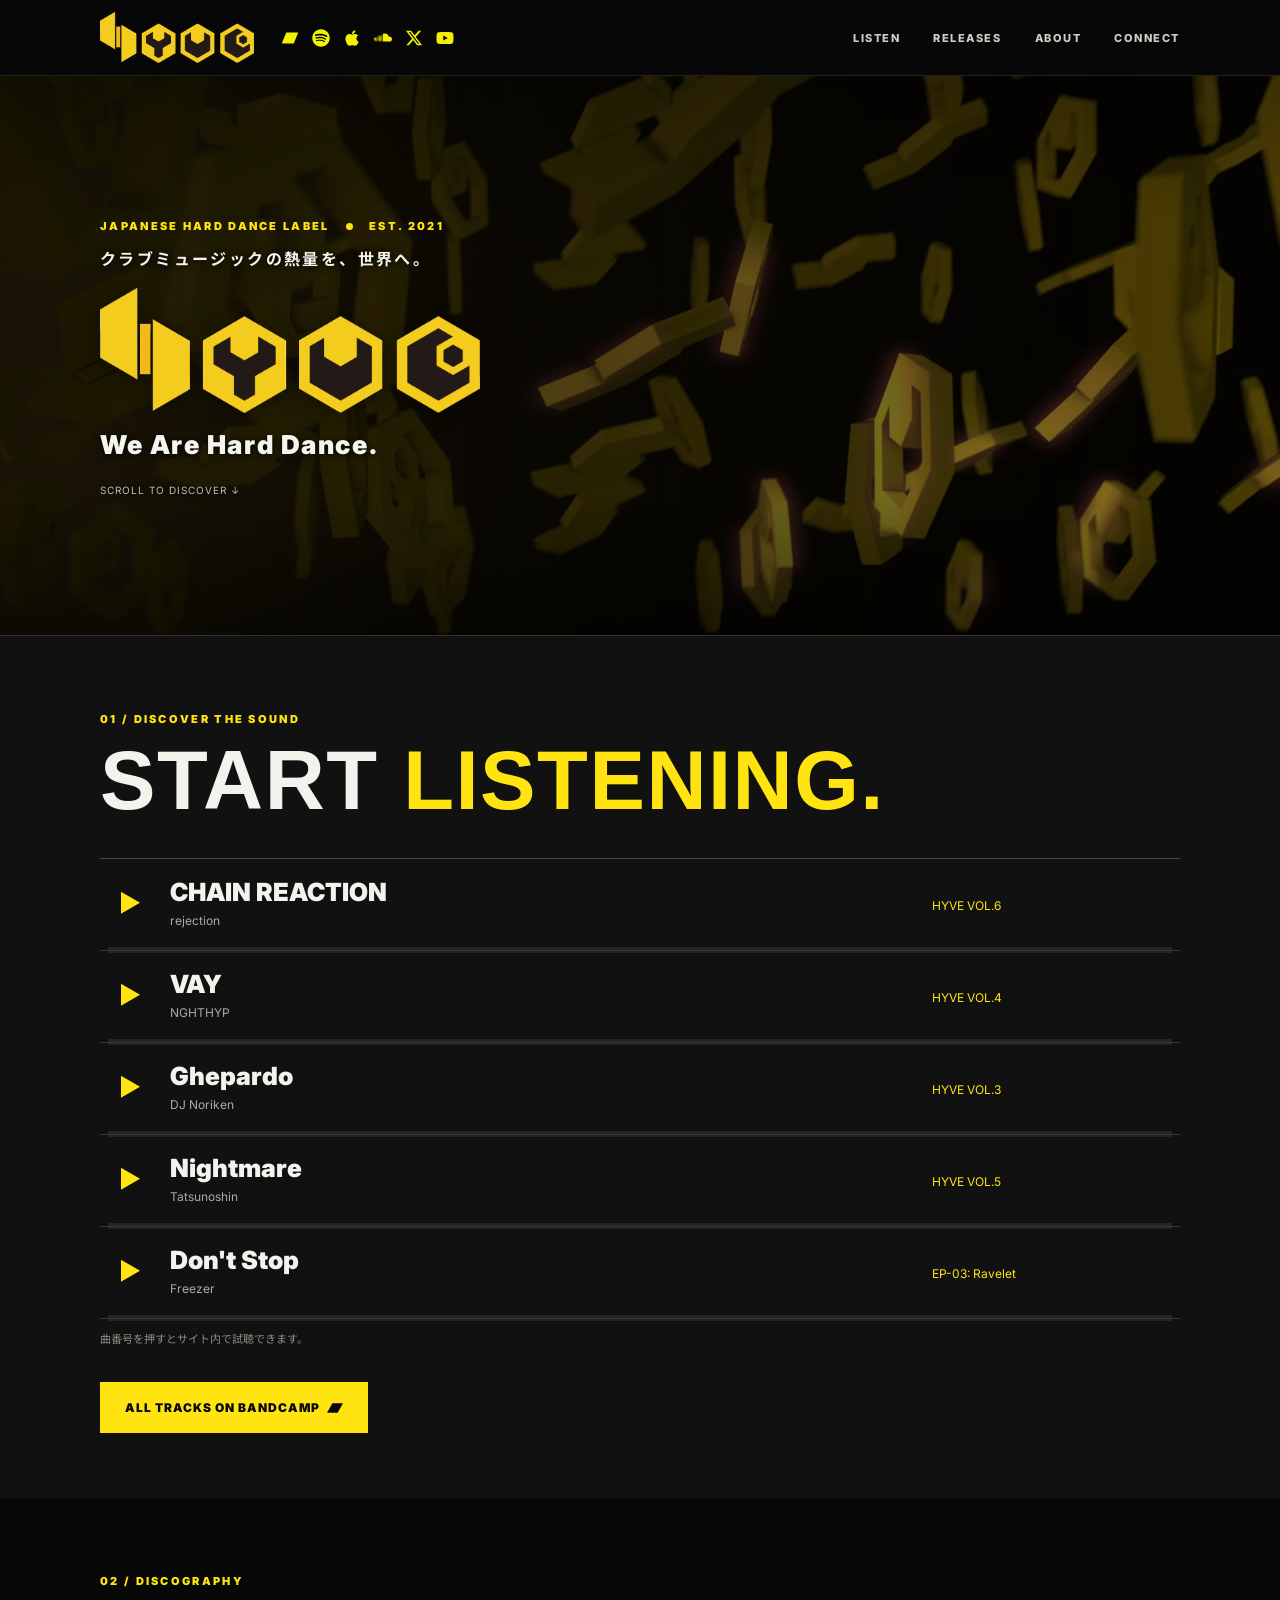
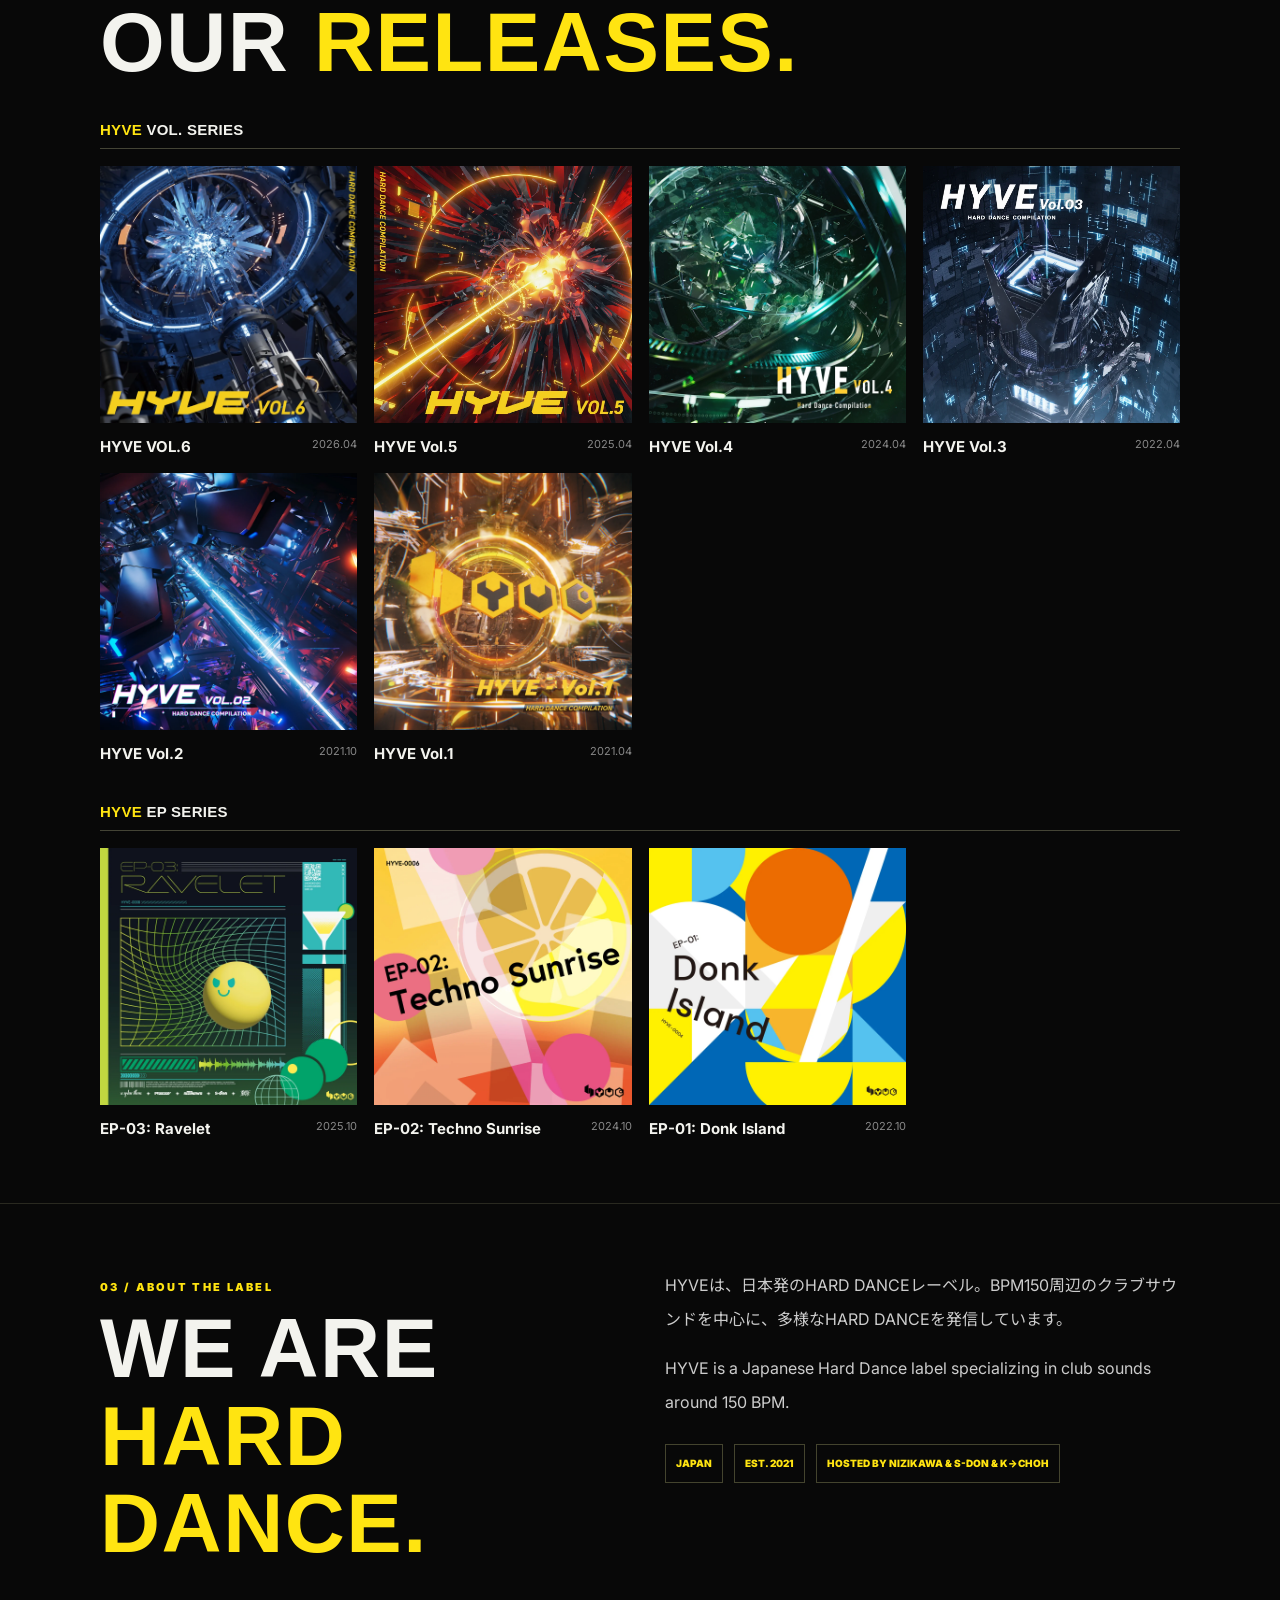
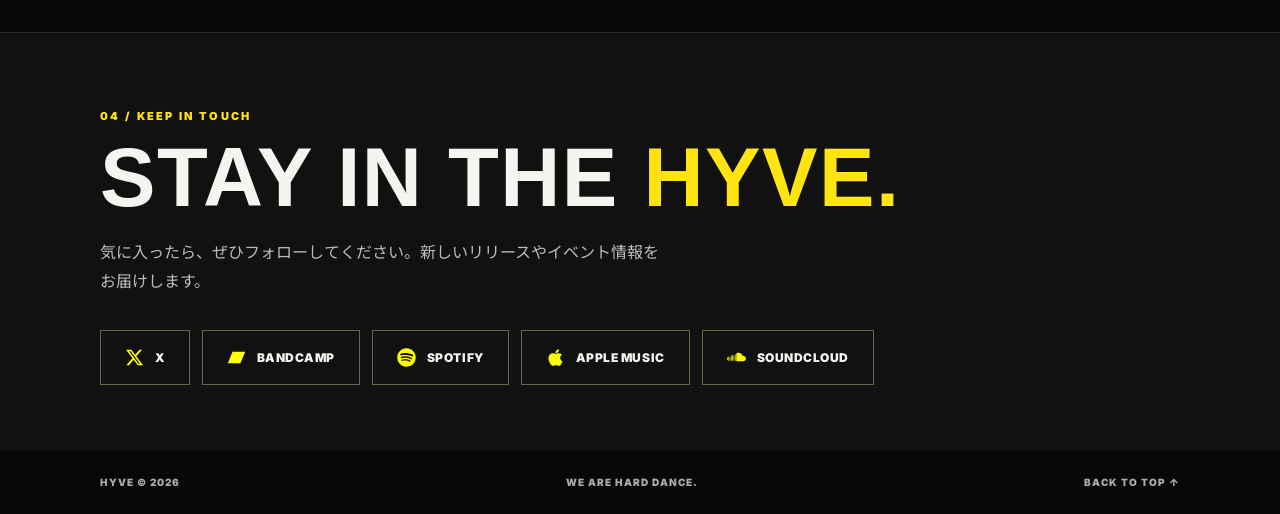
==== commit cc78ea83: "Add files via upload" ====
--- a/index.html
+++ b/index.html
@@ -23,9 +23,9 @@
       <video class="hero-bg-video" autoplay muted loop playsinline preload="metadata" poster="assets/hero-poster.jpg" aria-hidden="true" tabindex="-1"><source src="assets/hero-bg.mp4" type="video/mp4"></video>
       <div class="hero-video-overlay" aria-hidden="true"></div>
       <div class="eyebrow">JAPANESE HARD DANCE LABEL <span class="pulse"></span> EST. 2021</div>
-      <p class="hero-label">We Are Hard Dance.</p>
+      <p class="hero-label">クラブミュージックの熱量を、世界へ。</p>
       <h1 class="hero-logo-heading"><img class="hero-main-logo" src="assets/hyve-logo.png" alt="HYVE" width="620" height="210"></h1>
-      <p class="hero-sub">クラブミュージックの熱量を、世界へ。</p>
+      <p class="hero-sub">We Are Hard Dance.</p>
       
       <div class="hero-floor"><span>SCROLL TO DISCOVER ↓</span></div>
     </section>
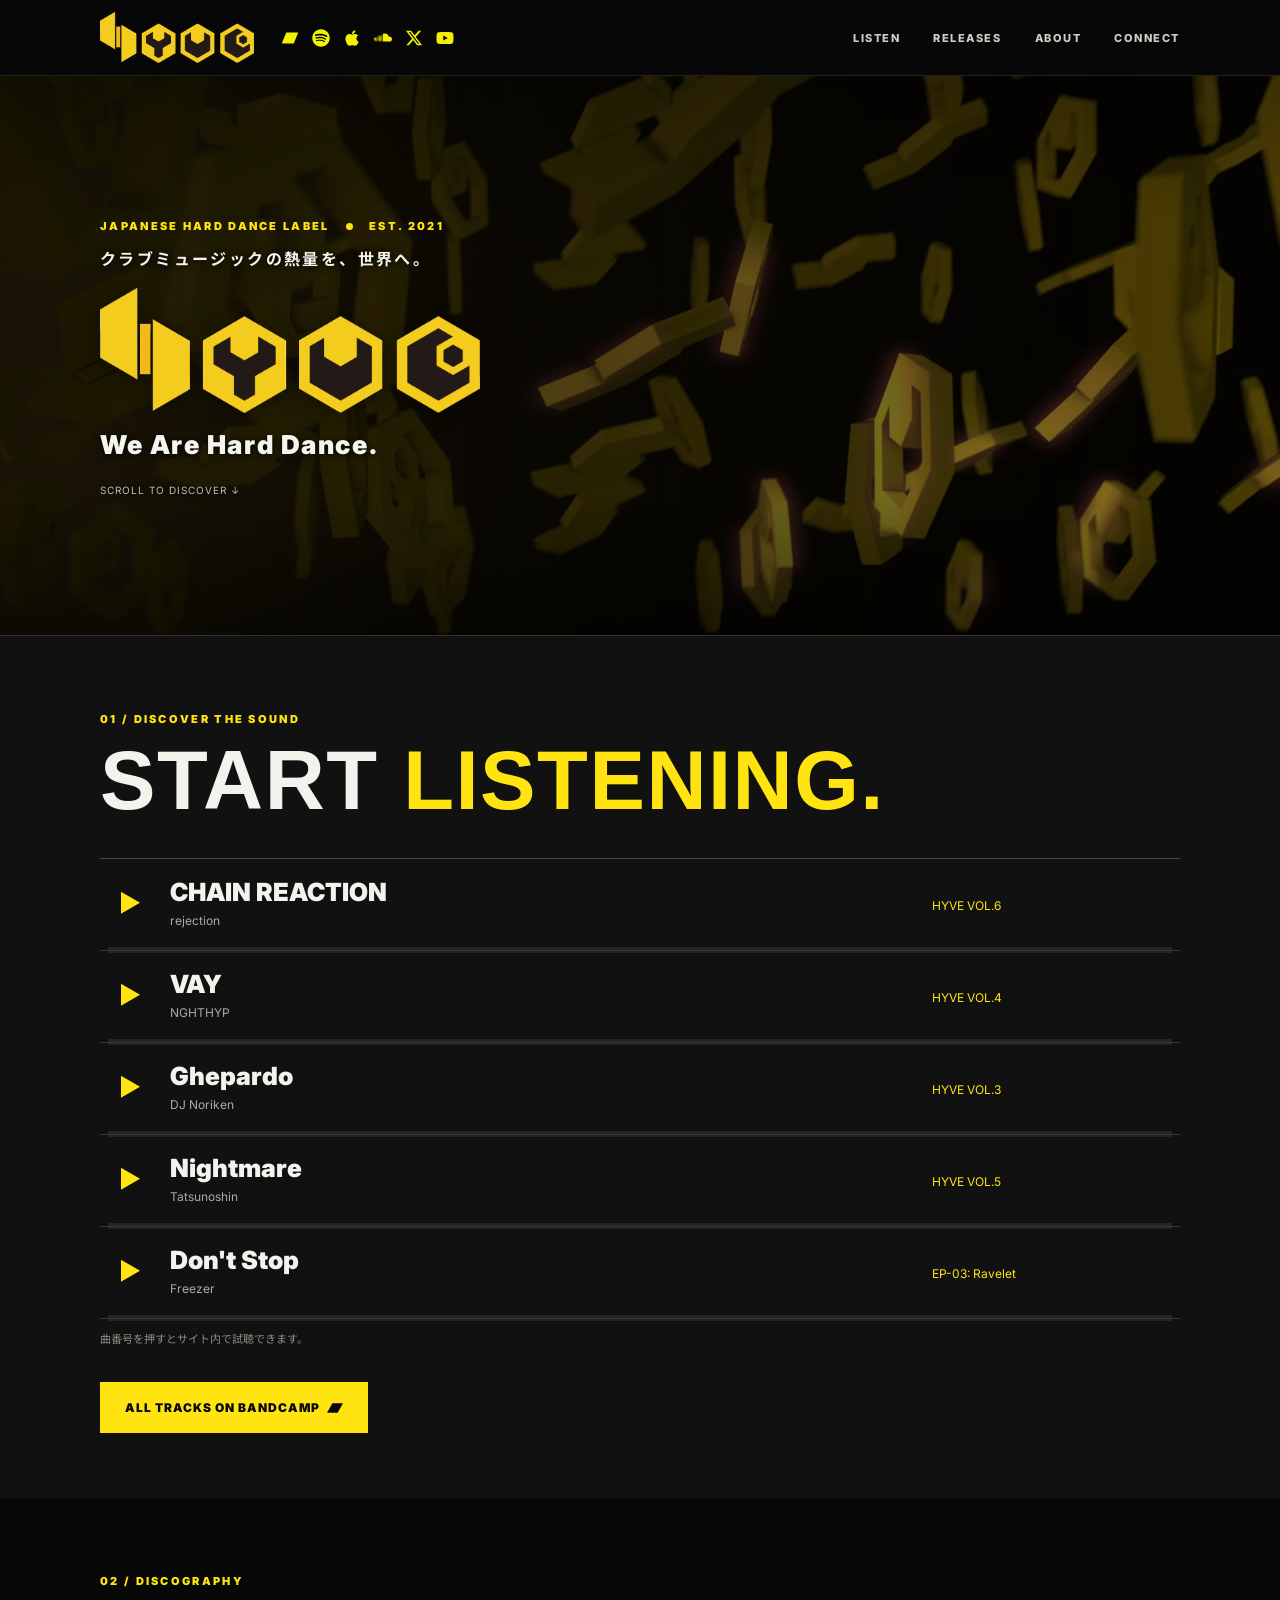
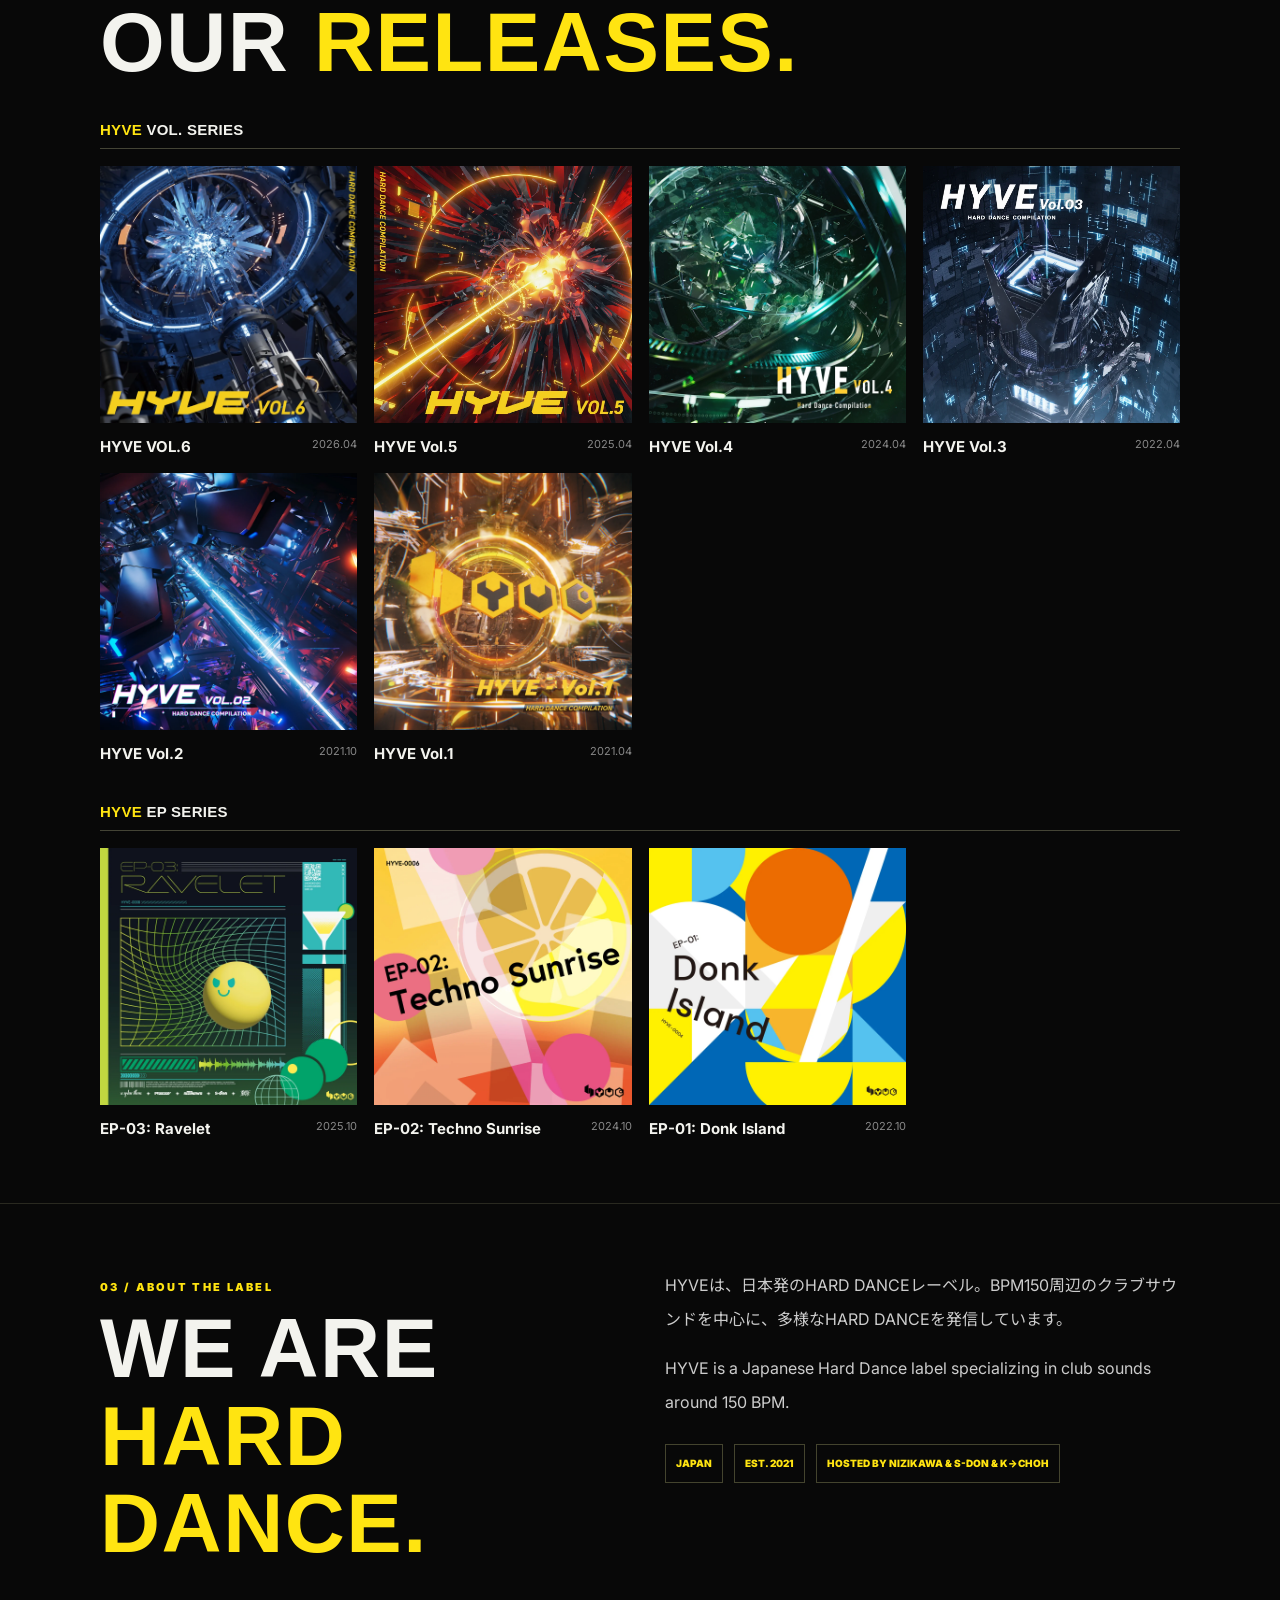
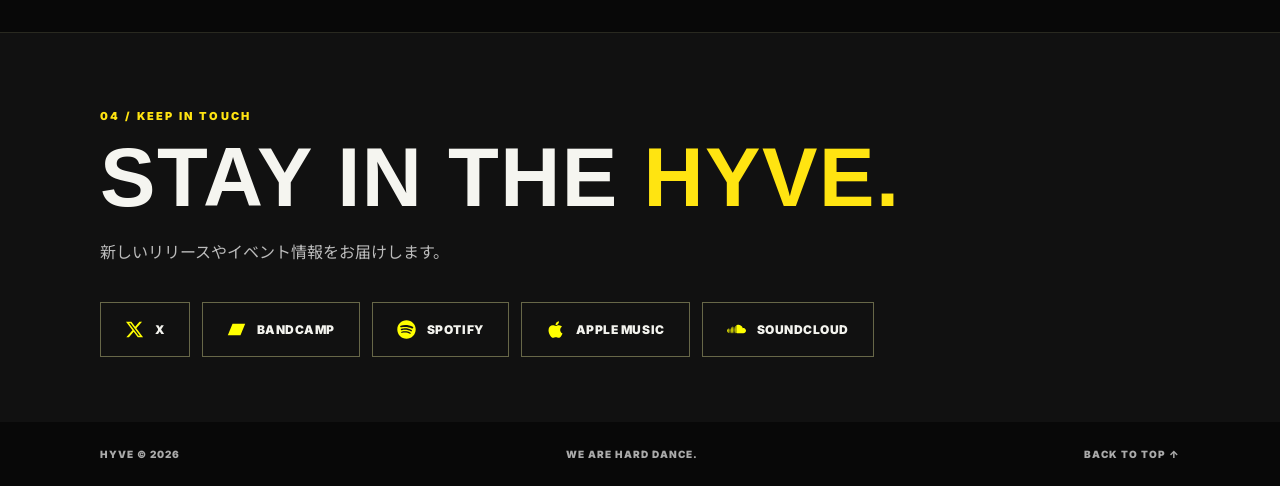
==== commit 650728b1: "Update index.html" ====
--- a/index.html
+++ b/index.html
@@ -45,7 +45,7 @@
       <div><p class="kicker">03 / ABOUT THE LABEL</p><h2>WE ARE<br><span>HARD DANCE.</span></h2></div>
       <div class="about-copy"><p>HYVEは、日本発のHARD DANCEレーベル。BPM150周辺のクラブサウンドを中心に、多様なHARD DANCEを発信しています。</p><p lang="en">HYVE is a Japanese Hard Dance label specializing in club sounds around 150 BPM. Discover our releases and the artists behind the music.</p><div class="about-meta"><span>JAPAN</span><span>EST. 2021</span><span>HOSTED BY NIZIKAWA & S-DON & K→CHOH</span></div></div>
     </section>
-    <section id="connect" class="section-pad section-surface connect-section"><p class="kicker">04 / KEEP IN TOUCH</p><h2>STAY IN THE <span>HYVE.</span></h2><p>気に入ったら、ぜひフォローしてください。新しいリリースやイベント情報をお届けします。</p><div class="links" id="streamingLinks" aria-label="音楽配信リンク"></div><p class="tiny-note" id="streamingLinkNote" hidden>未設定の配信先URLは、管理画面の「サイト基本設定」から登録すると表示されます。</p></section>
+    <section id="connect" class="section-pad section-surface connect-section"><p class="kicker">04 / KEEP IN TOUCH</p><h2>STAY IN THE <span>HYVE.</span></h2><p>新しいリリースやイベント情報をお届けします。</p><div class="links" id="streamingLinks" aria-label="音楽配信リンク"></div><p class="tiny-note" id="streamingLinkNote" hidden>未設定の配信先URLは、管理画面の「サイト基本設定」から登録すると表示されます。</p></section>
   </main>
   <footer><span>HYVE © 2026</span><span>WE ARE HARD DANCE.</span><a href="#top">BACK TO TOP ↑</a></footer>
 </body>
